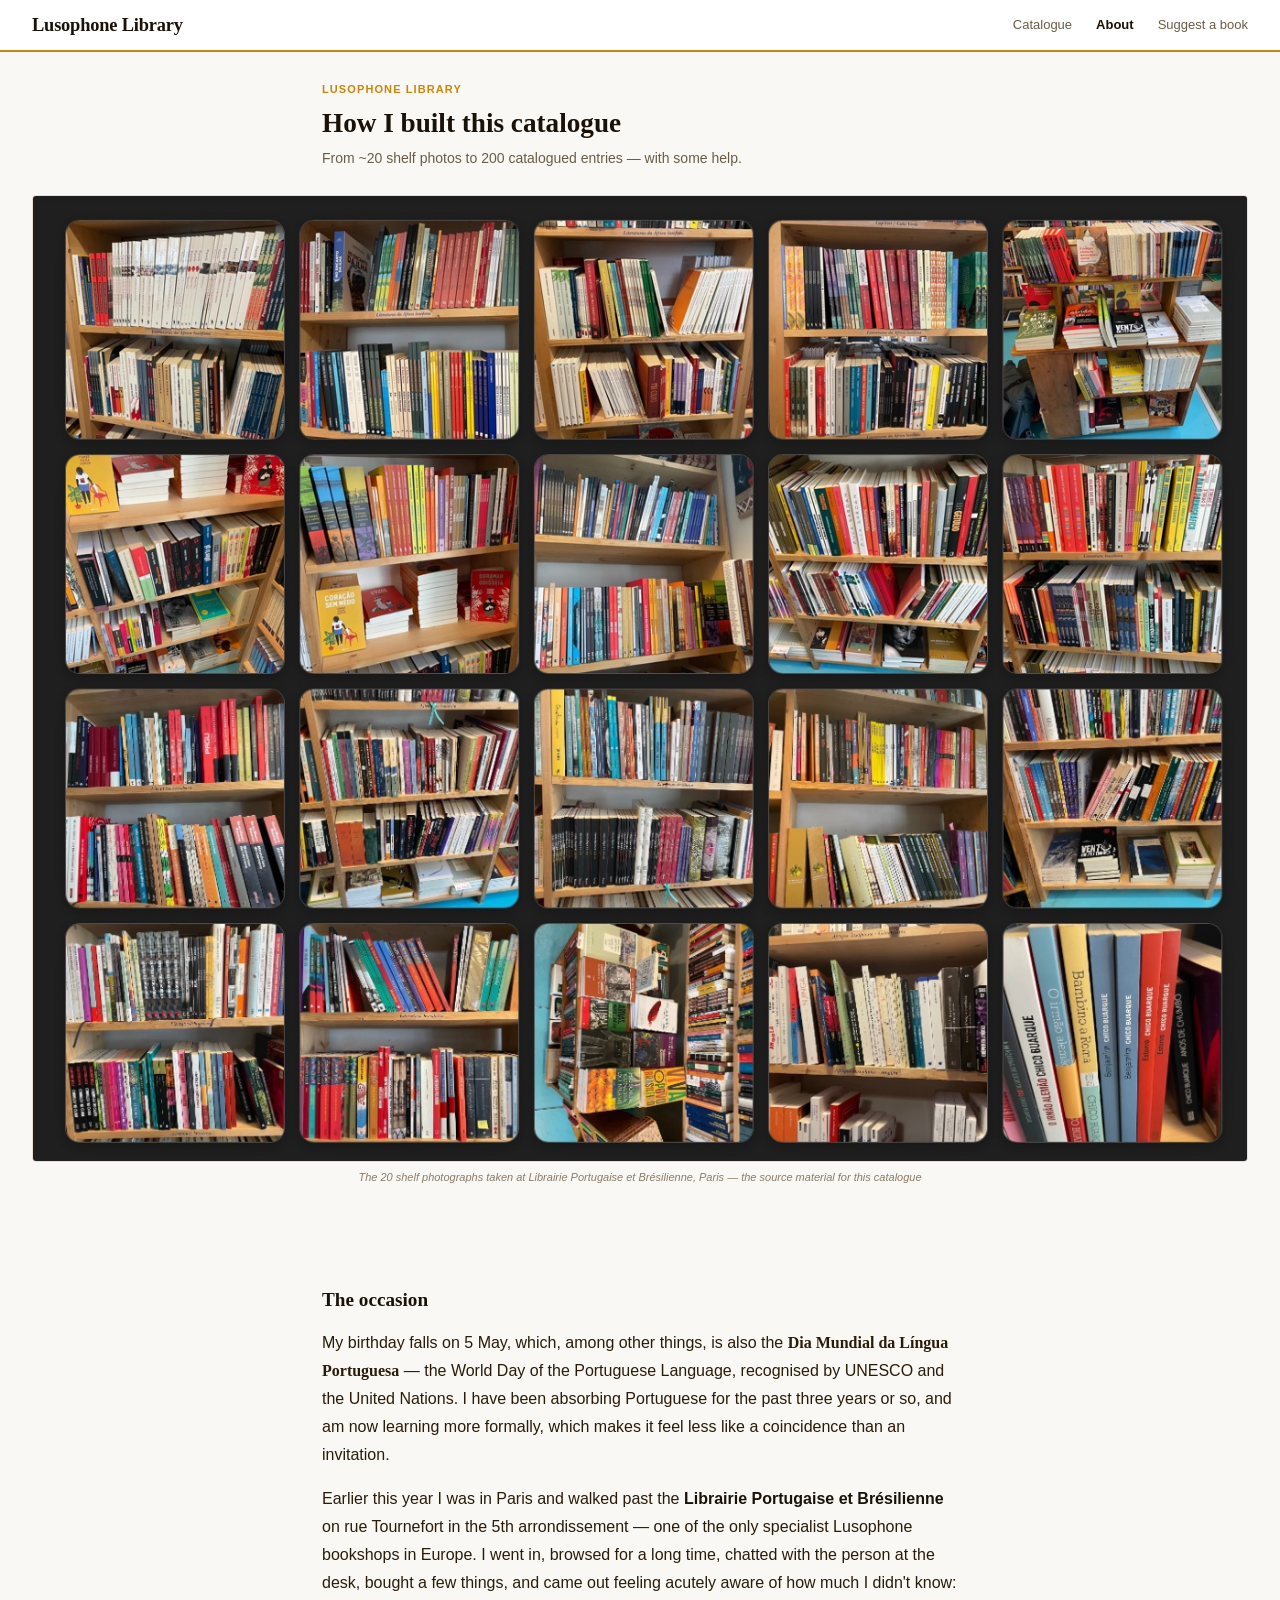
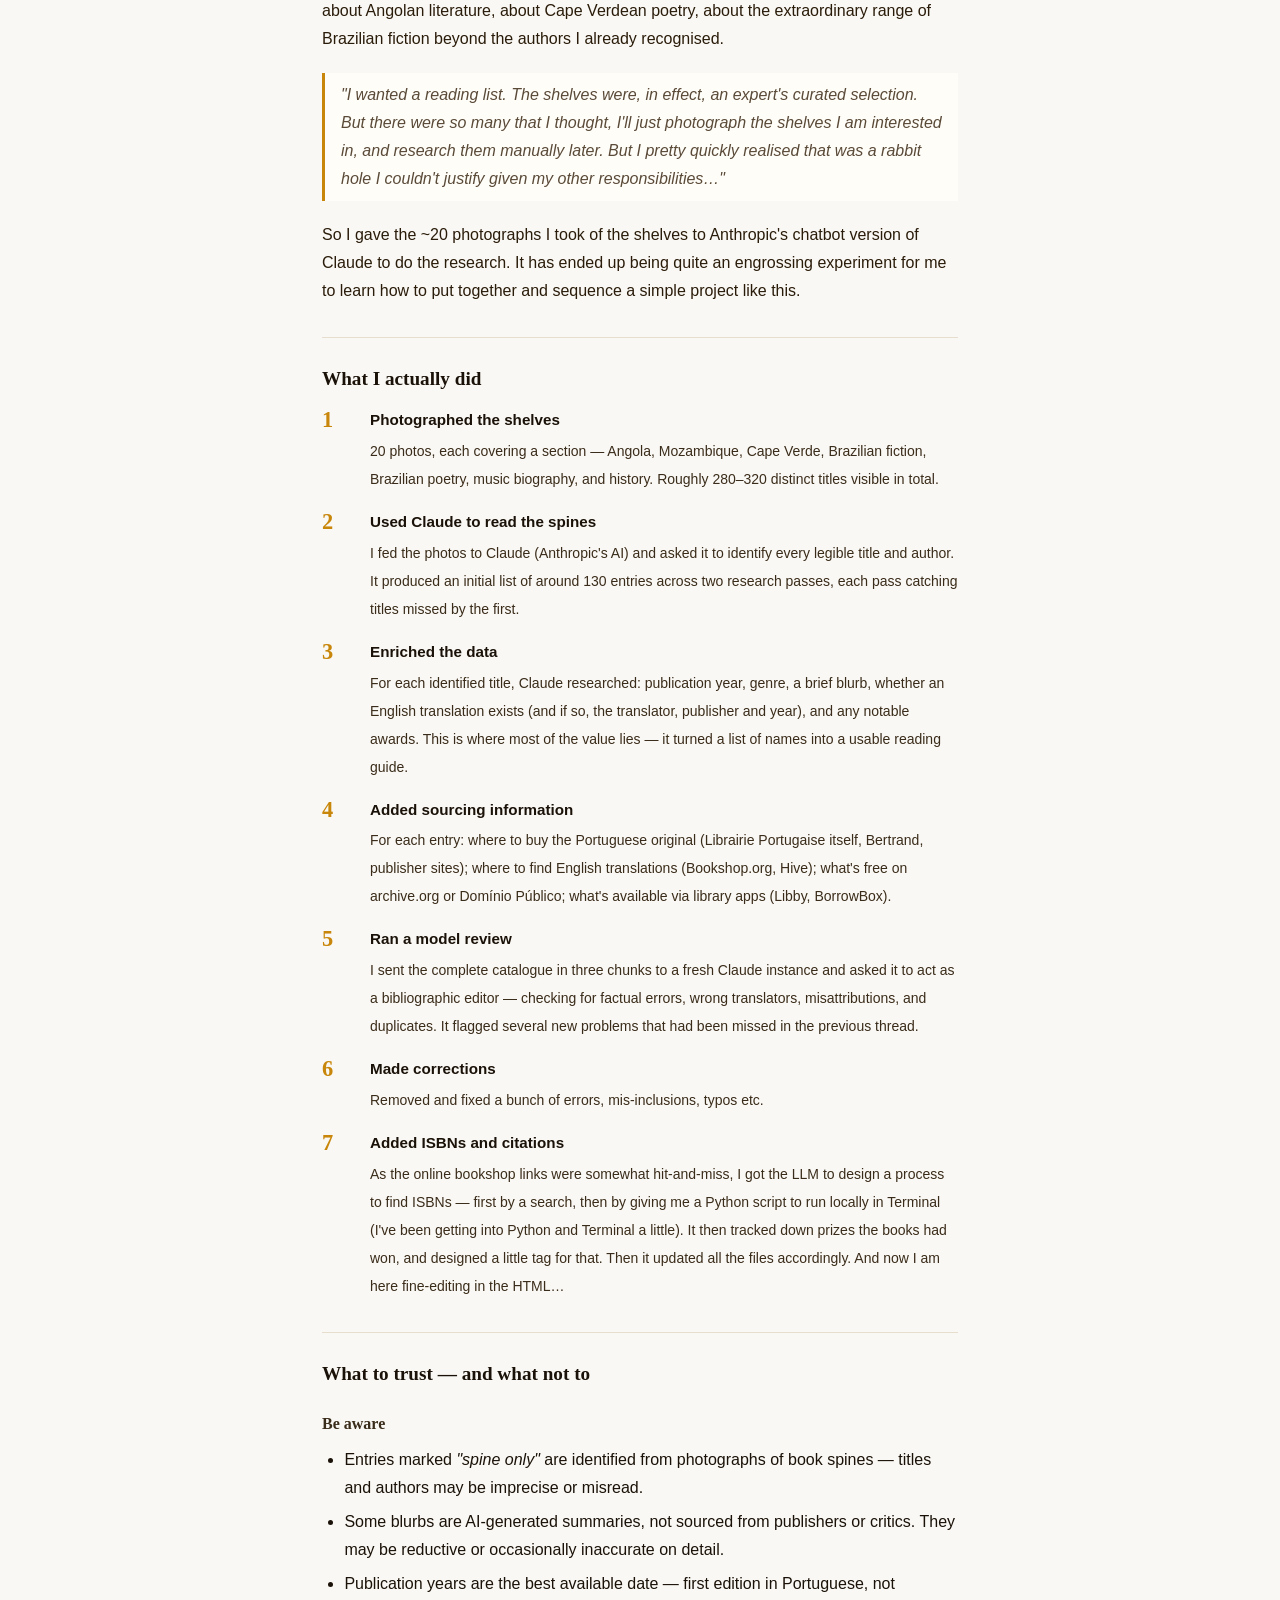
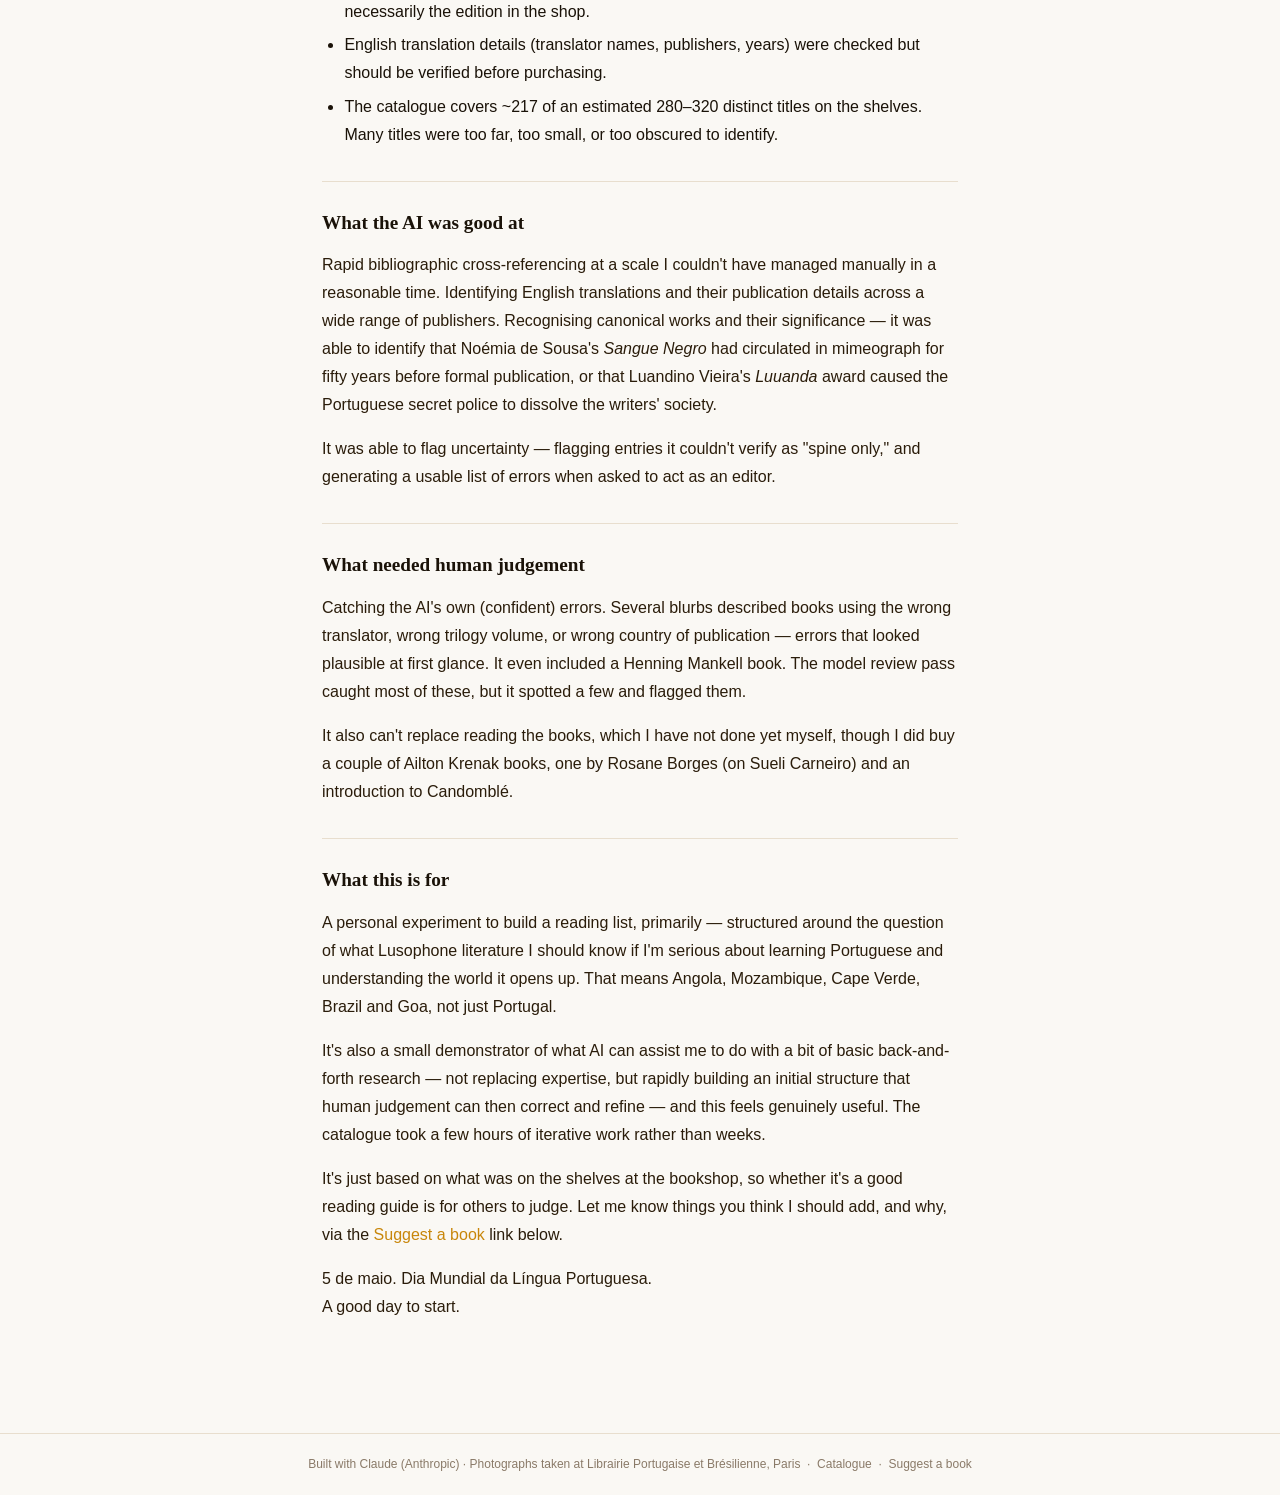
==== about.html @ bbb47eeb "Initial catalogue: 200 entries, shared CSS, data.json, isbn_lookup, README" ====
<!DOCTYPE html>
<html lang="en">
<head>
<meta charset="UTF-8">
<meta name="viewport" content="width=device-width, initial-scale=1.0">
<title>How I built this — Lusophone Library</title>
<link rel="stylesheet" href="shared.css">
<style>
footer{margin-top:3rem;text-align:center}
.date-flag{font-weight:700;font-family:Georgia,serif}
.method-step{display:flex;gap:1rem;align-items:flex-start;margin-bottom:1rem}
.method-step .step-num{font-family:Georgia,serif;font-size:1.4rem;font-weight:700;
  color:#c8860a;flex-shrink:0;width:2rem;line-height:1.2}
.method-step .step-body{flex:1}
.method-step .step-body strong{display:block;font-size:0.95rem;font-weight:700;
  color:#1a1208;margin-bottom:0.2rem}
.method-step .step-body span{font-size:14px;color:#3a2c1a;line-height:1.65}
</style>
</head>
<body>
<header class="site-header">
  <a class="wordmark" href="index.html">Lusophone Library</a>
  <nav>
    <a href="index.html">Catalogue</a>
    <a href="about.html" class="active">About</a>
    <a href="suggest.html">Suggest a book</a>
  </nav>
</header>

<div class="page-title">
  <div class="eyebrow">Lusophone Library</div>
  <h1>How I built this catalogue</h1>
  <p class="sub">From ~20 shelf photos to 200 catalogued entries — with some help.</p>
</div>

<figure class="shelf-photo" style="padding:0 2rem;max-width:none">
  <img src="shelf-grid.png" alt="Grid of 20 photographs of the shelves at Librairie Portugaise et Brésilienne, Paris — the source material for this catalogue">
  <figcaption>The 20 shelf photographs taken at Librairie Portugaise et Brésilienne, Paris — the source material for this catalogue</figcaption>
</figure>

<div class="body">

  <h2 id="start">The occasion</h2>

  <p>My birthday falls on 5 May, which, among other things, is also the <span class="date-flag">Dia Mundial da Língua Portuguesa</span> — the World Day of the Portuguese Language, recognised by UNESCO and the United Nations. I have been absorbing Portuguese for the past three years or so, and am now learning more formally, which makes it feel less like a coincidence than an invitation.</p>

  <p>Earlier this year I was in Paris and walked past the <strong>Librairie Portugaise et Brésilienne</strong> on rue Tournefort in the 5th arrondissement — one of the only specialist Lusophone bookshops in Europe. I went in, browsed for a long time, chatted with the person at the desk, bought a few things, and came out feeling acutely aware of how much I didn't know: about Angolan literature, about Cape Verdean poetry, about the extraordinary range of Brazilian fiction beyond the authors I already recognised.</p>

  <blockquote>"I wanted a reading list. The shelves were, in effect, an expert's curated selection. But there were so many that I thought, I'll just photograph the shelves I am interested in, and research them manually later. But I pretty quickly realised that was a rabbit hole I couldn't justify given my other responsibilities&hellip;"</blockquote>

  <p>So I gave the ~20 photographs I took of the shelves to Anthropic's chatbot version of Claude to do the research. It has ended up being quite an engrossing experiment for me to learn how to put together and sequence a simple project like this.</p>

<h2 id="method">What I actually did</h2>

  <div class="method-step">
    <div class="step-num">1</div>
    <div class="step-body">
      <strong>Photographed the shelves</strong>
      <span>20 photos, each covering a section — Angola, Mozambique, Cape Verde, Brazilian fiction, Brazilian poetry, music biography, and history. Roughly 280–320 distinct titles visible in total.</span>
    </div>
  </div>

  <div class="method-step">
    <div class="step-num">2</div>
    <div class="step-body">
      <strong>Used Claude to read the spines</strong>
      <span>I fed the photos to Claude (Anthropic's AI) and asked it to identify every legible title and author. It produced an initial list of around 130 entries across two research passes, each pass catching titles missed by the first.</span>
    </div>
  </div>

  <div class="method-step">
    <div class="step-num">3</div>
    <div class="step-body">
      <strong>Enriched the data</strong>
      <span>For each identified title, Claude researched: publication year, genre, a brief blurb, whether an English translation exists (and if so, the translator, publisher and year), and any notable awards. This is where most of the value lies — it turned a list of names into a usable reading guide.</span>
    </div>
  </div>

  <div class="method-step">
    <div class="step-num">4</div>
    <div class="step-body">
      <strong>Added sourcing information</strong>
      <span>For each entry: where to buy the Portuguese original (Librairie Portugaise itself, Bertrand, publisher sites); where to find English translations (Bookshop.org, Hive); what's free on archive.org or Domínio Público; what's available via library apps (Libby, BorrowBox).</span>
    </div>
  </div>

  <div class="method-step">
    <div class="step-num">5</div>
    <div class="step-body">
      <strong>Ran a model review</strong>
      <span>I sent the complete catalogue in three chunks to a fresh Claude instance and asked it to act as a bibliographic editor — checking for factual errors, wrong translators, misattributions, and duplicates. It flagged several new problems that had been missed in the previous thread.</span>
    </div>
  </div>

  <div class="method-step">
    <div class="step-num">6</div>
    <div class="step-body">
      <strong>Made corrections</strong>
      <span>Removed and fixed a bunch of errors, mis-inclusions, typos etc.</span>
    </div>
  </div>

  <div class="method-step">
    <div class="step-num">7</div>
    <div class="step-body">
      <strong>Added ISBNs and citations</strong>
      <span>As the online bookshop links were somewhat hit-and-miss, I got the LLM to design a process to find ISBNs — first by a search, then by giving me a Python script to run locally in Terminal (I've been getting into Python and Terminal a little). It then tracked down prizes the books had won, and designed a little tag for that. Then it updated all the files accordingly. And now I am here fine-editing in the HTML&hellip;</span>
    </div>
  </div>

<h2 id="caveats">What to trust — and what not to</h2>

  <div class="caveats">
    <h3>Be aware</h3>
    <ul>
      <li>Entries marked <em>"spine only"</em> are identified from photographs of book spines — titles and authors may be imprecise or misread.</li>
      <li>Some blurbs are AI-generated summaries, not sourced from publishers or critics. They may be reductive or occasionally inaccurate on detail.</li>
      <li>Publication years are the best available date — first edition in Portuguese, not necessarily the edition in the shop.</li>
      <li>English translation details (translator names, publishers, years) were checked but should be verified before purchasing.</li>
      <li>The catalogue covers ~217 of an estimated 280–320 distinct titles on the shelves. Many titles were too far, too small, or too obscured to identify.</li>
          </ul>
  </div>

  <h2>What the AI was good at</h2>

  <p>Rapid bibliographic cross-referencing at a scale I couldn't have managed manually in a reasonable time. Identifying English translations and their publication details across a wide range of publishers. Recognising canonical works and their significance — it was able to identify that Noémia de Sousa's <em>Sangue Negro</em> had circulated in mimeograph for fifty years before formal publication, or that Luandino Vieira's <em>Luuanda</em> award caused the Portuguese secret police to dissolve the writers' society.</p>

  <p>It was able to flag uncertainty — flagging entries it couldn't verify as "spine only," and generating a usable list of errors when asked to act as an editor.</p>

  <h2>What needed human judgement</h2>

  <p>Catching the AI's own (confident) errors. Several blurbs described books using the wrong translator, wrong trilogy volume, or wrong country of publication — errors that looked plausible at first glance. It even included a Henning Mankell book. The model review pass caught most of these, but it spotted a few and flagged them.</p>

  <p>It also can't replace reading the books, which I have not done yet myself, though I did buy a couple of Ailton Krenak books, one by Rosane Borges (on Sueli Carneiro) and an introduction to Candomblé.</p>

  <h2 id="what-next">What this is for</h2>

  <p>A personal experiment to build a reading list, primarily — structured around the question of what Lusophone literature I should know if I'm serious about learning Portuguese and understanding the world it opens up. That means Angola, Mozambique, Cape Verde, Brazil and Goa, not just Portugal.</p>

  <p>It's also a small demonstrator of what AI can assist me to do with a bit of basic back-and-forth research — not replacing expertise, but rapidly building an initial structure that human judgement can then correct and refine — and this feels genuinely useful. The catalogue took a few hours of iterative work rather than weeks.</p>

  <p>It's just based on what was on the shelves at the bookshop, so whether it's a good reading guide is for others to judge. Let me know things you think I should add, and why, via the <a href="suggest.html">Suggest a book</a> link below.</p>

  <p>5 de maio. Dia Mundial da Língua Portuguesa.<br>A good day to start.</p>

</div>

<footer>
  Built with Claude (Anthropic) · Photographs taken at <a href="https://librairie-portugaise.com" target="_blank">Librairie Portugaise et Brésilienne</a>, Paris
  &nbsp;·&nbsp; <a href="index.html">Catalogue</a> &nbsp;·&nbsp; <a href="suggest.html">Suggest a book</a>
</footer>

</body>
</html>
---- shared.css ----
/* ── RESET + BASE ────────────────────────────────────────── */
*,*::before,*::after{box-sizing:border-box;margin:0;padding:0}
body{font-family:-apple-system,BlinkMacSystemFont,"Segoe UI",sans-serif;
  background:#faf8f4;color:#1a1208;font-size:16px;line-height:1.75}

/* ── SITE HEADER ─────────────────────────────────────────── */
.site-header{background:#fff;border-bottom:2px solid #c8860a;
  padding:0 2rem;display:flex;align-items:center;
  justify-content:space-between;height:52px;
  position:sticky;top:0;z-index:100}
.wordmark{font-family:Georgia,serif;font-size:1.15rem;font-weight:700;
  color:#1a1208;text-decoration:none;letter-spacing:-0.01em}
.wordmark:hover{color:#c8860a}
.site-header nav{display:flex;gap:1.5rem;align-items:center}
.site-header nav a{font-size:13px;color:#6a5c48;text-decoration:none}
.site-header nav a:hover{color:#c8860a}
.site-header nav a.active{color:#1a1208;font-weight:600}

/* ── FOOTER ─────────────────────────────────────────────────── */
footer{border-top:1px solid #e8dece;padding:1.25rem 2rem;
  font-size:12px;color:#8a7a68}
footer a{color:#8a7a68;text-decoration:none}
footer a:hover{color:#c8860a}

/* ── PAGE TITLE (about + suggest) ───────────────────────────── */
.page-title{padding:1.75rem 2rem 0;max-width:700px;margin:0 auto}
.page-title .eyebrow{font-size:11px;font-weight:700;letter-spacing:.1em;
  text-transform:uppercase;color:#c8860a;margin-bottom:0.4rem}
.page-title h1{font-family:Georgia,serif;font-size:1.7rem;font-weight:700;
  color:#1a1208;line-height:1.25;margin-bottom:0.4rem}
.page-title .sub{font-size:14px;color:#6a5c48;margin-bottom:0}

/* ── CONTENT BODY (about + suggest) ─────────────────────────── */
.body{max-width:700px;margin:0 auto;padding:2.5rem 2rem 4rem}
h2{font-family:Georgia,serif;font-size:1.2rem;font-weight:700;
  color:#1a1208;margin:2rem 0 0.75rem;padding-top:1.5rem;
  border-top:1px solid #e8dece}
h2:first-child,.body>h2:first-of-type{border-top:none;padding-top:0}
h3{font-family:Georgia,serif;font-size:1rem;font-weight:700;
  color:#3a2c1a;margin:1.25rem 0 0.5rem}
p{margin-bottom:1rem;color:#2a1c0a}
p:last-child{margin-bottom:0}
strong{font-weight:700;color:#1a1208}
em{font-style:italic}
blockquote{border-left:3px solid #c8860a;padding:0.5rem 1rem;
  margin:1.25rem 0;color:#5a4a38;font-style:italic;background:#fffdf8}
ol,ul{margin:0.5rem 0 1rem 1.4rem}
li{margin-bottom:0.35rem}
a{color:#c8860a;text-decoration:none}
a:hover{text-decoration:underline}

/* ── PHOTO SECTION (about + suggest) ────────────────────────── */
.shelf-photo{width:100%;max-width:900px;margin:1.5rem auto;
  display:block;padding:0 0}
.shelf-photo img{width:100%;display:block;border-radius:4px;
  border:1px solid #e8dece}
.shelf-photo figcaption{font-size:11px;color:#8a7a68;
  padding:0.4rem 0 0;text-align:center;font-style:italic}

/* ── MOBILE ───────────────────────────────────────────────── */
@media(max-width:600px){
  .site-header{padding:0 1rem;height:48px}
  .site-header nav{gap:1rem}
  .body{padding:2rem 1.25rem 3rem}
  .page-title{padding:1.25rem 1.25rem 0}
}
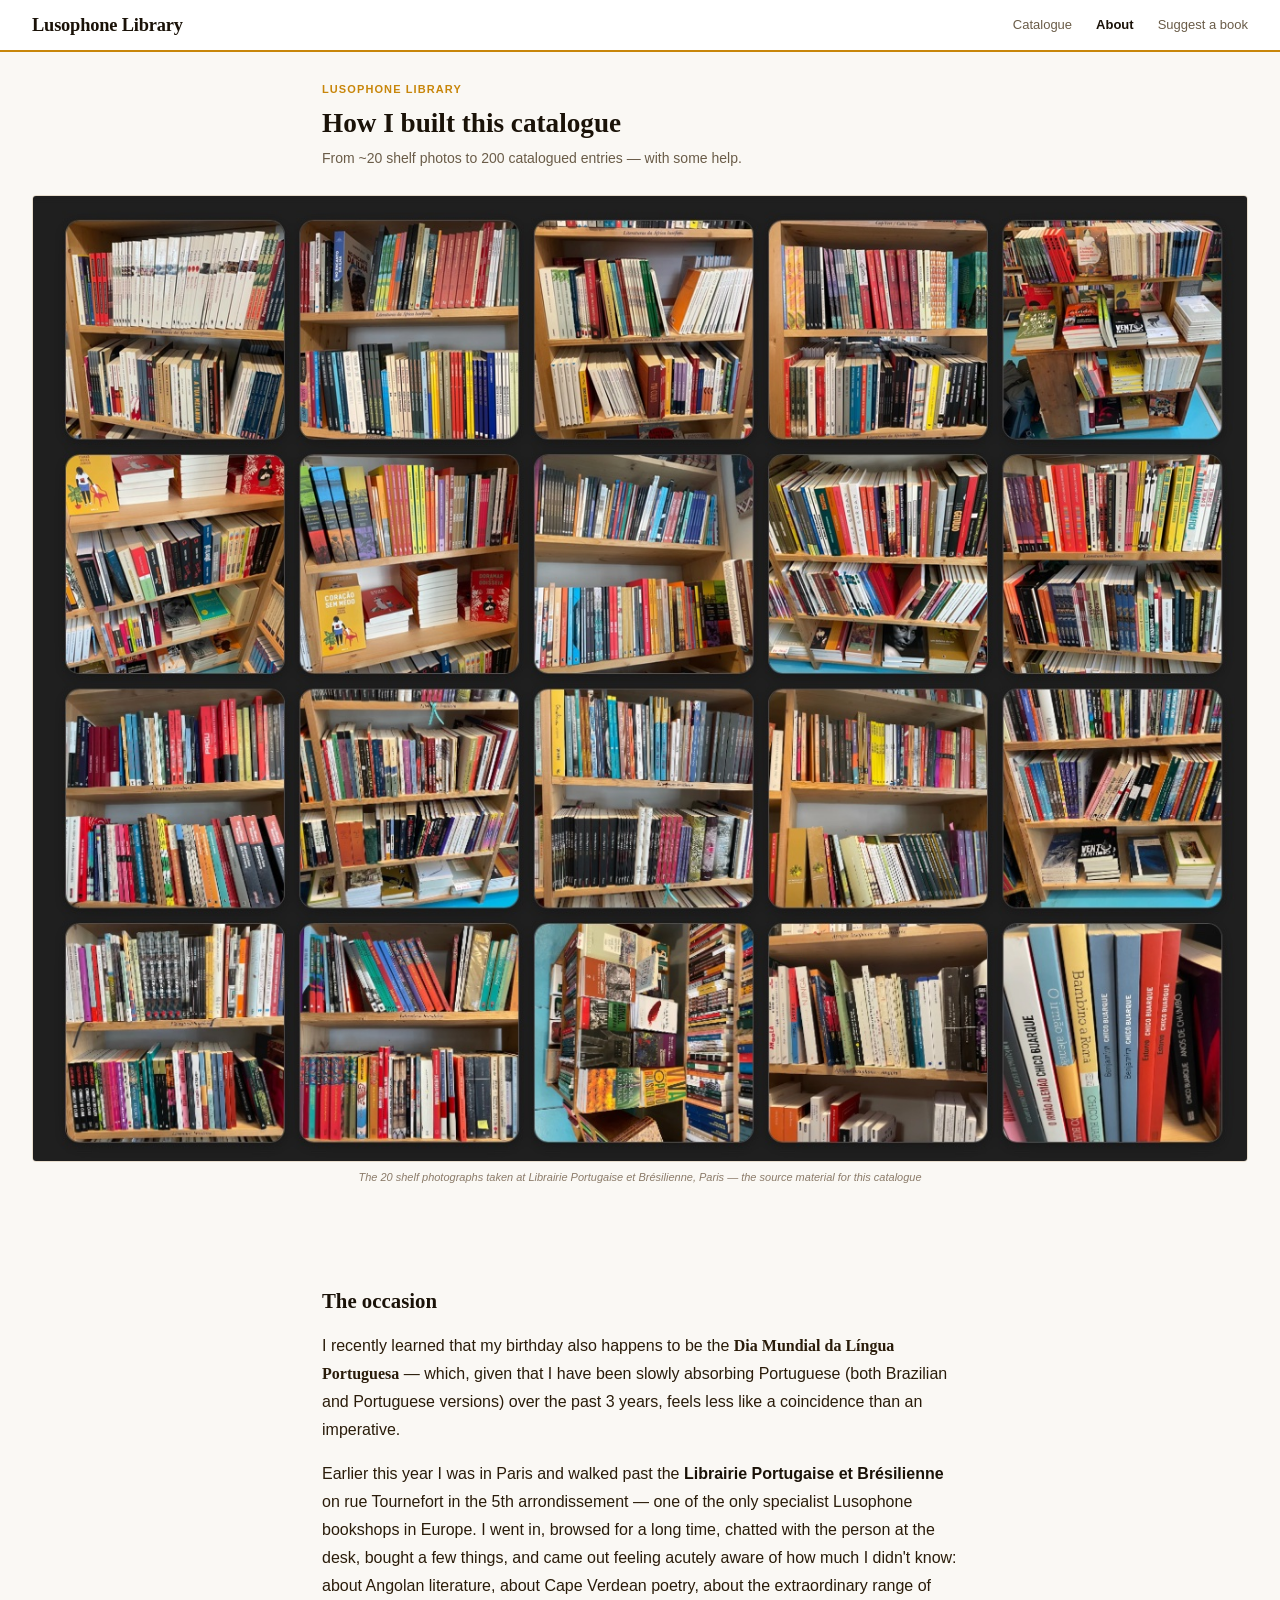
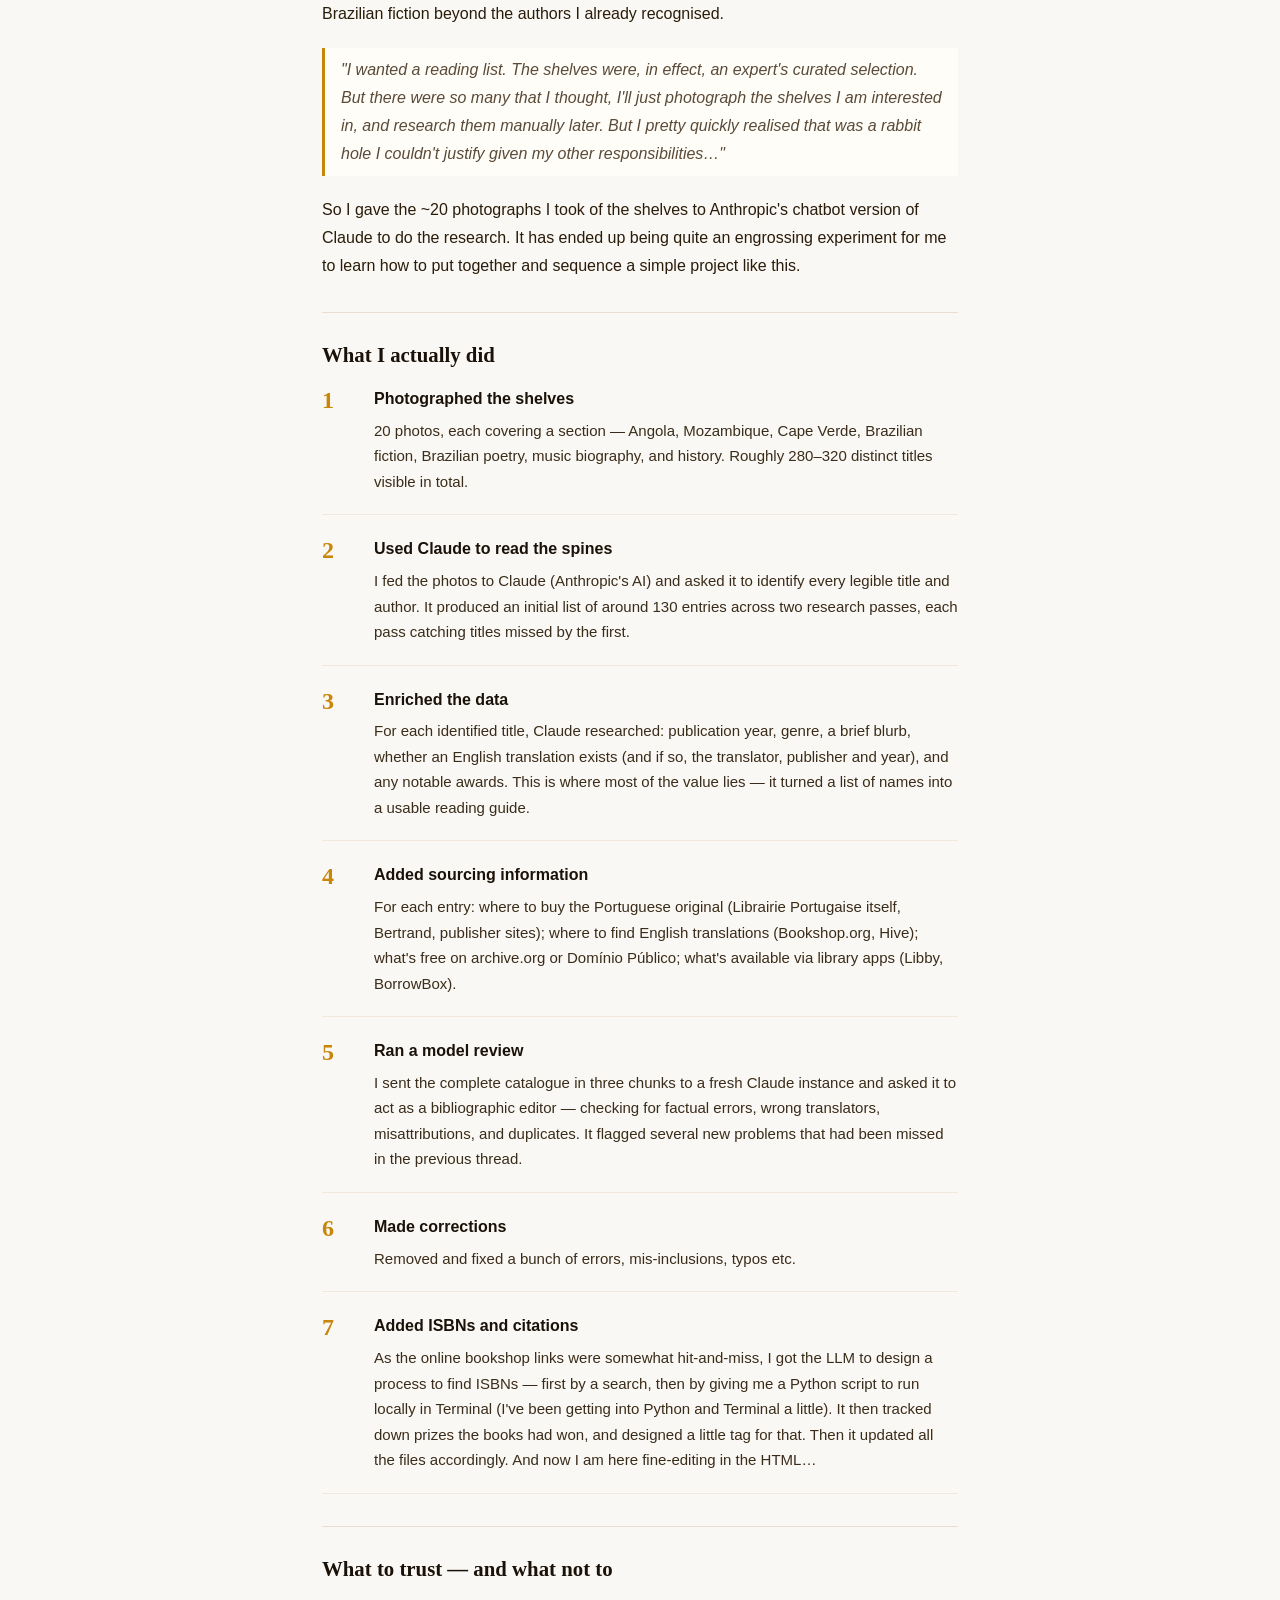
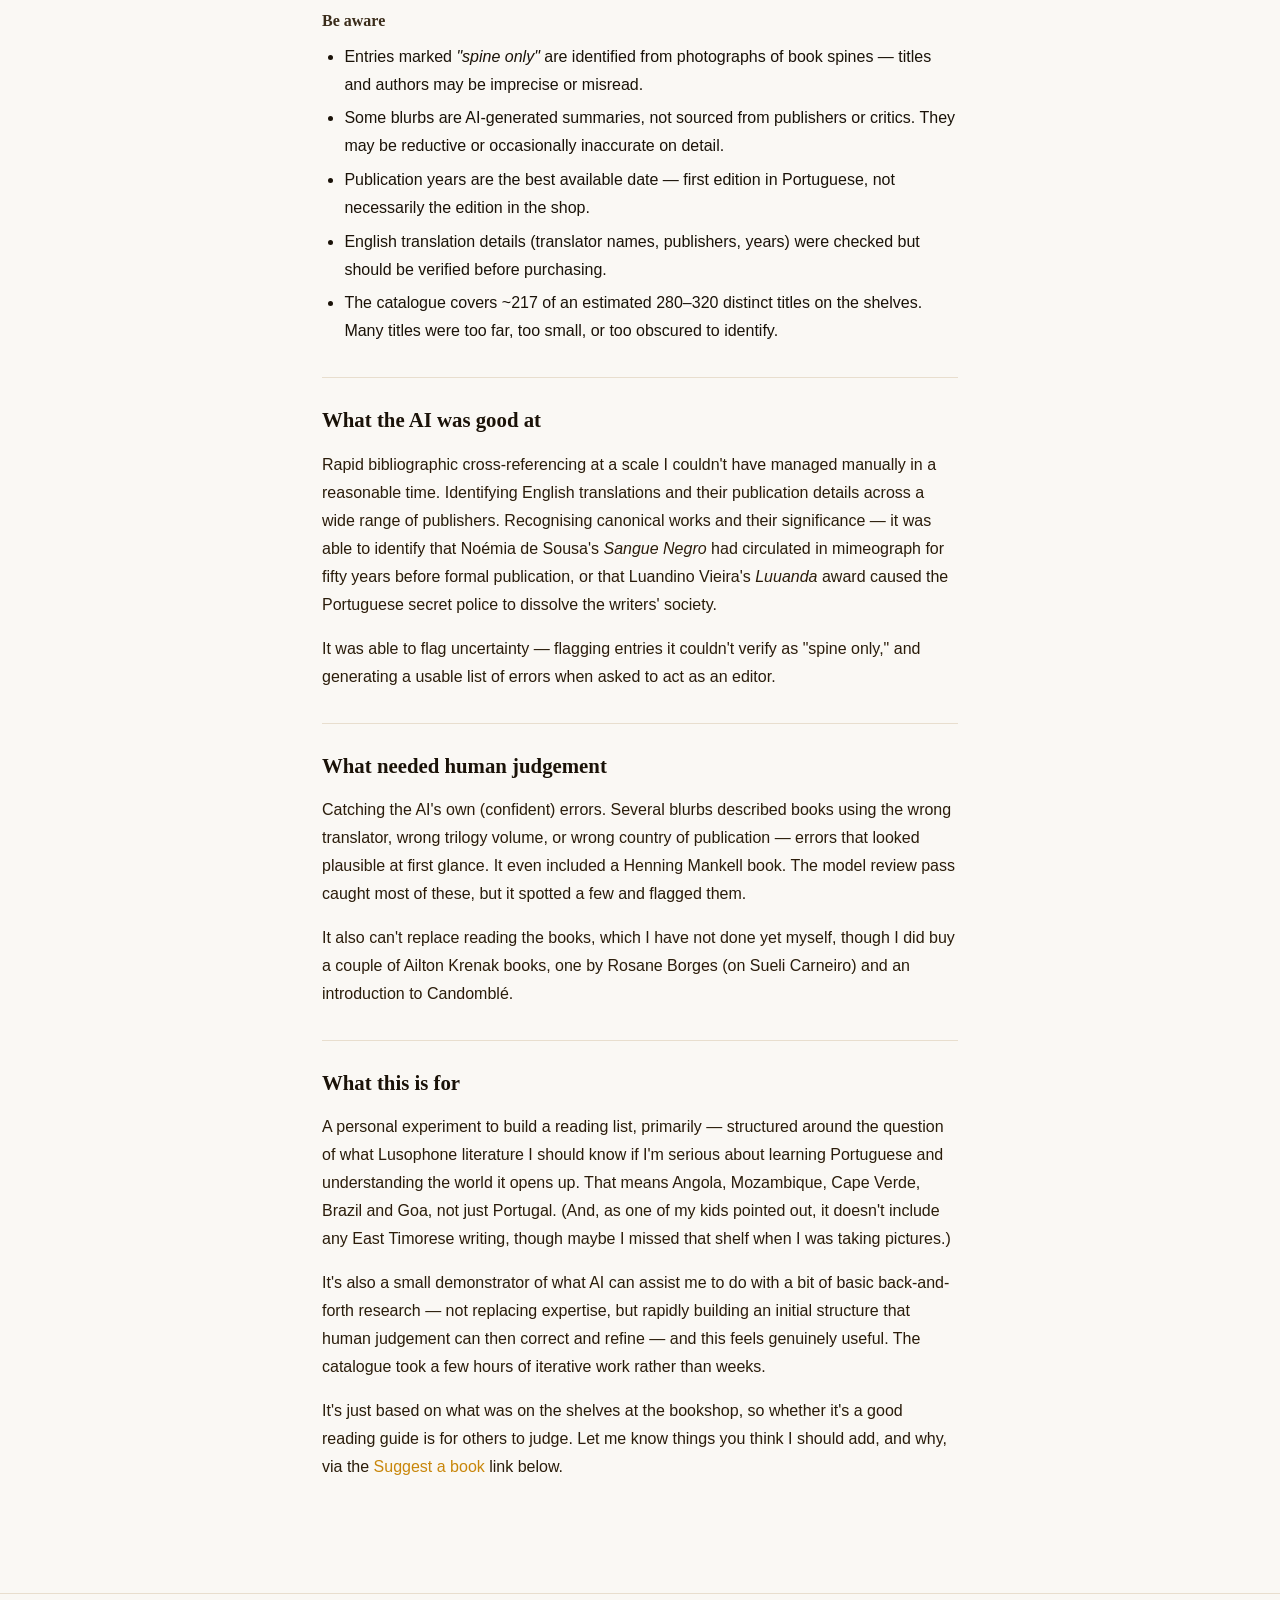
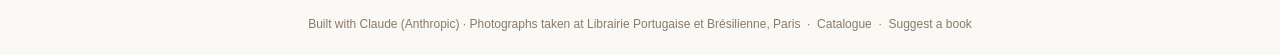
==== commit 05465ced: "Design pass: section headers, control bar hierarchy, collapsible legend, button polish, typography" ====
--- a/about.html
+++ b/about.html
@@ -8,13 +8,20 @@
 <style>
 footer{margin-top:3rem;text-align:center}
 .date-flag{font-weight:700;font-family:Georgia,serif}
-.method-step{display:flex;gap:1rem;align-items:flex-start;margin-bottom:1rem}
-.method-step .step-num{font-family:Georgia,serif;font-size:1.4rem;font-weight:700;
-  color:#c8860a;flex-shrink:0;width:2rem;line-height:1.2}
+
+/* ── Methodology steps ───────────────────────────────────── */
+.method-step{display:flex;gap:1.25rem;align-items:flex-start;
+  margin-bottom:1.25rem;padding-bottom:1.25rem;
+  border-bottom:1px solid #f0e8dc}
+.method-step:last-of-type{border-bottom:none;margin-bottom:0;padding-bottom:0}
+.method-step .step-num{font-family:Georgia,serif;font-size:1.5rem;
+  font-weight:700;color:#c8860a;flex-shrink:0;width:2rem;
+  line-height:1.2;padding-top:1px}
 .method-step .step-body{flex:1}
-.method-step .step-body strong{display:block;font-size:0.95rem;font-weight:700;
-  color:#1a1208;margin-bottom:0.2rem}
-.method-step .step-body span{font-size:14px;color:#3a2c1a;line-height:1.65}
+.method-step .step-body strong{display:block;font-size:1rem;
+  font-weight:700;color:#1a1208;margin-bottom:0.3rem}
+.method-step .step-body span{font-size:15px;color:#3a2c1a;
+  line-height:1.7;display:block}
 </style>
 </head>
 <body>
@@ -42,7 +49,7 @@
 
   <h2 id="start">The occasion</h2>
 
-  <p>My birthday falls on 5 May, which, among other things, is also the <span class="date-flag">Dia Mundial da Língua Portuguesa</span> — the World Day of the Portuguese Language, recognised by UNESCO and the United Nations. I have been absorbing Portuguese for the past three years or so, and am now learning more formally, which makes it feel less like a coincidence than an invitation.</p>
+  <p>I recently learned that my birthday also happens to be the <span class="date-flag">Dia Mundial da Língua Portuguesa</span> — which, given that I have been slowly absorbing Portuguese (both Brazilian and Portuguese versions) over the past 3 years, feels less like a coincidence than an imperative.</p>
 
   <p>Earlier this year I was in Paris and walked past the <strong>Librairie Portugaise et Brésilienne</strong> on rue Tournefort in the 5th arrondissement — one of the only specialist Lusophone bookshops in Europe. I went in, browsed for a long time, chatted with the person at the desk, bought a few things, and came out feeling acutely aware of how much I didn't know: about Angolan literature, about Cape Verdean poetry, about the extraordinary range of Brazilian fiction beyond the authors I already recognised.</p>
 
@@ -50,7 +57,7 @@
 
   <p>So I gave the ~20 photographs I took of the shelves to Anthropic's chatbot version of Claude to do the research. It has ended up being quite an engrossing experiment for me to learn how to put together and sequence a simple project like this.</p>
 
-<h2 id="method">What I actually did</h2>
+  <h2 id="method">What I actually did</h2>
 
   <div class="method-step">
     <div class="step-num">1</div>
@@ -108,7 +115,7 @@
     </div>
   </div>
 
-<h2 id="caveats">What to trust — and what not to</h2>
+  <h2 id="caveats">What to trust — and what not to</h2>
 
   <div class="caveats">
     <h3>Be aware</h3>
@@ -118,7 +125,7 @@
       <li>Publication years are the best available date — first edition in Portuguese, not necessarily the edition in the shop.</li>
       <li>English translation details (translator names, publishers, years) were checked but should be verified before purchasing.</li>
       <li>The catalogue covers ~217 of an estimated 280–320 distinct titles on the shelves. Many titles were too far, too small, or too obscured to identify.</li>
-          </ul>
+    </ul>
   </div>
 
   <h2>What the AI was good at</h2>
@@ -135,13 +142,12 @@
 
   <h2 id="what-next">What this is for</h2>
 
-  <p>A personal experiment to build a reading list, primarily — structured around the question of what Lusophone literature I should know if I'm serious about learning Portuguese and understanding the world it opens up. That means Angola, Mozambique, Cape Verde, Brazil and Goa, not just Portugal.</p>
+  <p>A personal experiment to build a reading list, primarily — structured around the question of what Lusophone literature I should know if I'm serious about learning Portuguese and understanding the world it opens up. That means Angola, Mozambique, Cape Verde, Brazil and Goa, not just Portugal. (And, as one of my kids pointed out, it doesn't include any East Timorese writing, though maybe I missed that shelf when I was taking pictures.)</p>
 
   <p>It's also a small demonstrator of what AI can assist me to do with a bit of basic back-and-forth research — not replacing expertise, but rapidly building an initial structure that human judgement can then correct and refine — and this feels genuinely useful. The catalogue took a few hours of iterative work rather than weeks.</p>
 
   <p>It's just based on what was on the shelves at the bookshop, so whether it's a good reading guide is for others to judge. Let me know things you think I should add, and why, via the <a href="suggest.html">Suggest a book</a> link below.</p>
 
-  <p>5 de maio. Dia Mundial da Língua Portuguesa.<br>A good day to start.</p>
 
 </div>
 
--- a/shared.css
+++ b/shared.css
@@ -32,7 +32,7 @@
 
 /* ── CONTENT BODY (about + suggest) ─────────────────────────── */
 .body{max-width:700px;margin:0 auto;padding:2.5rem 2rem 4rem}
-h2{font-family:Georgia,serif;font-size:1.2rem;font-weight:700;
+h2{font-family:Georgia,serif;font-size:1.3rem;font-weight:700;
   color:#1a1208;margin:2rem 0 0.75rem;padding-top:1.5rem;
   border-top:1px solid #e8dece}
 h2:first-child,.body>h2:first-of-type{border-top:none;padding-top:0}
@@ -49,9 +49,9 @@
 a{color:#c8860a;text-decoration:none}
 a:hover{text-decoration:underline}
 
-/* ── PHOTO SECTION (about + suggest) ────────────────────────── */
+/* ── PHOTO SECTION (about) ───────────────────────────────────── */
 .shelf-photo{width:100%;max-width:900px;margin:1.5rem auto;
-  display:block;padding:0 0}
+  display:block;padding:0}
 .shelf-photo img{width:100%;display:block;border-radius:4px;
   border:1px solid #e8dece}
 .shelf-photo figcaption{font-size:11px;color:#8a7a68;
@@ -64,3 +64,9 @@
   .body{padding:2rem 1.25rem 3rem}
   .page-title{padding:1.25rem 1.25rem 0}
 }
+/* Prevent nav overflow on very narrow screens */
+@media(max-width:440px){
+  .wordmark{font-size:1rem}
+  .site-header nav{gap:0.6rem}
+  .site-header nav a{font-size:11.5px}
+}
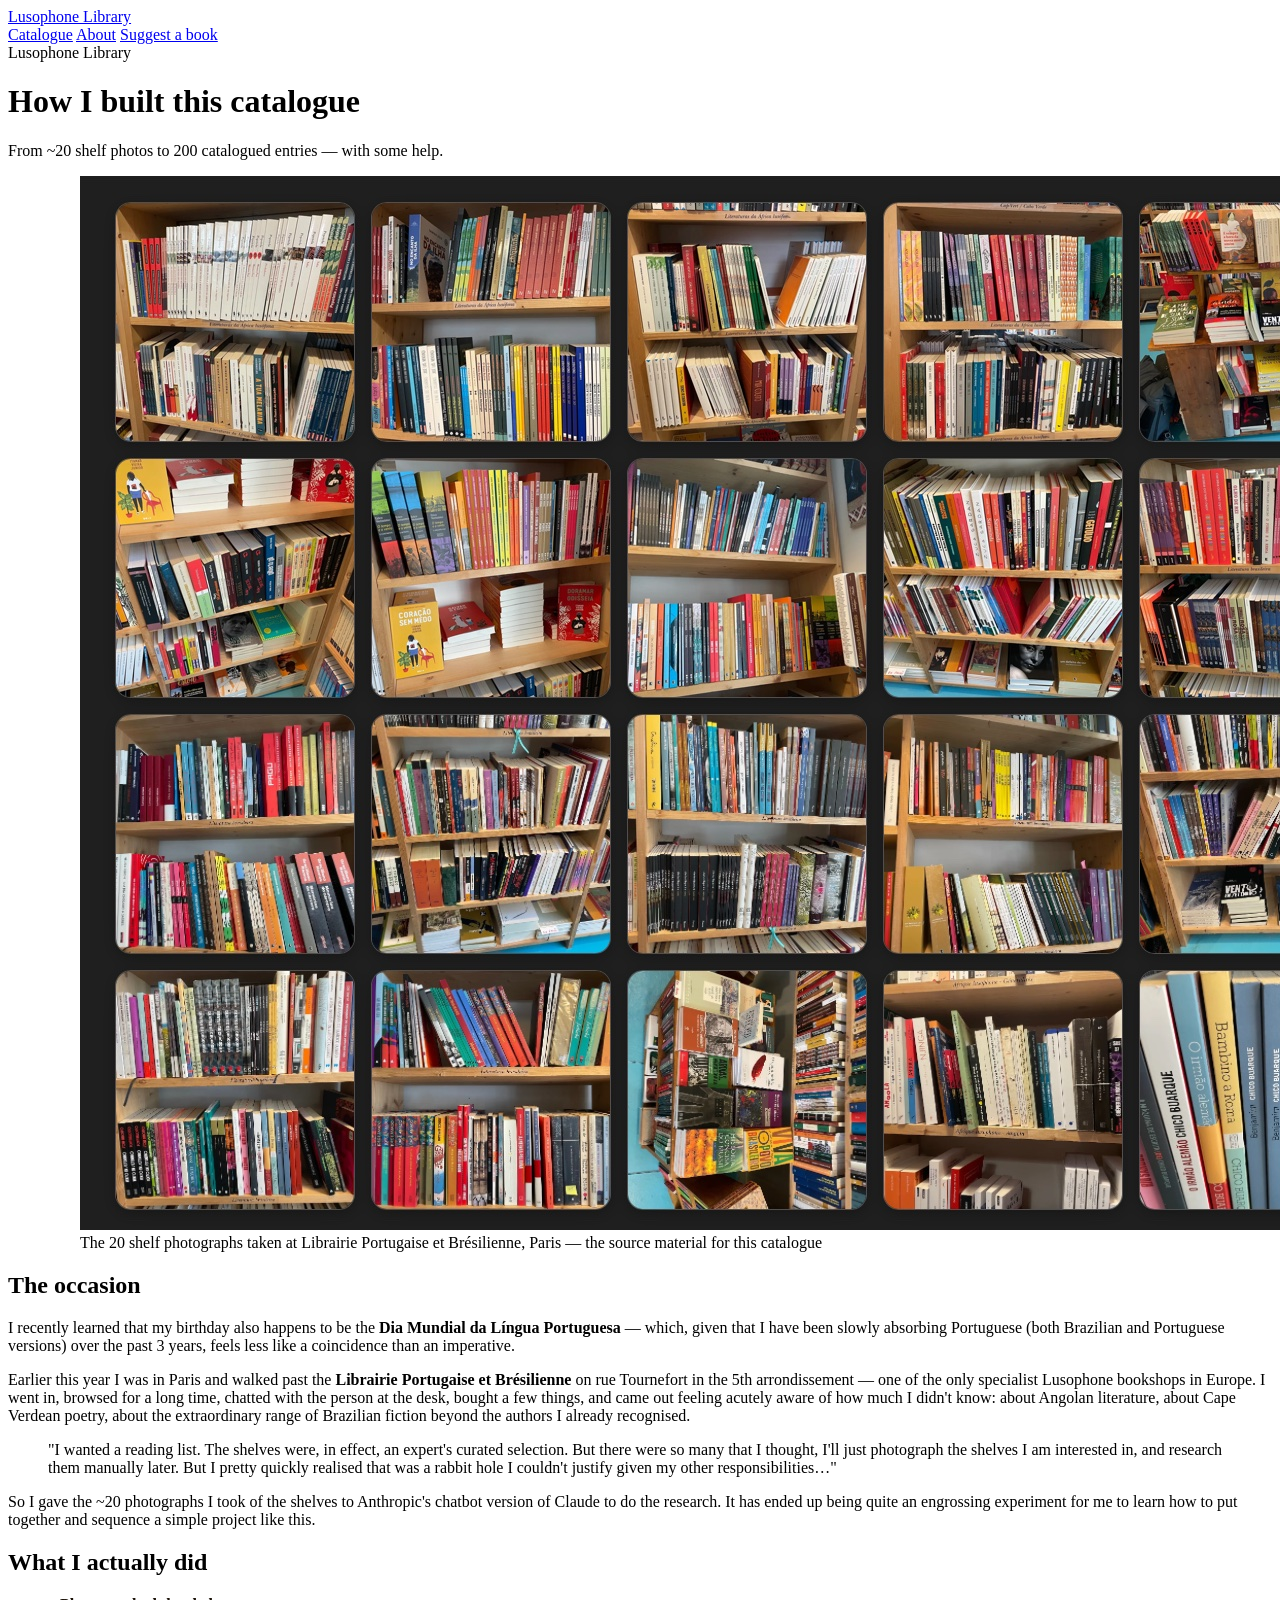
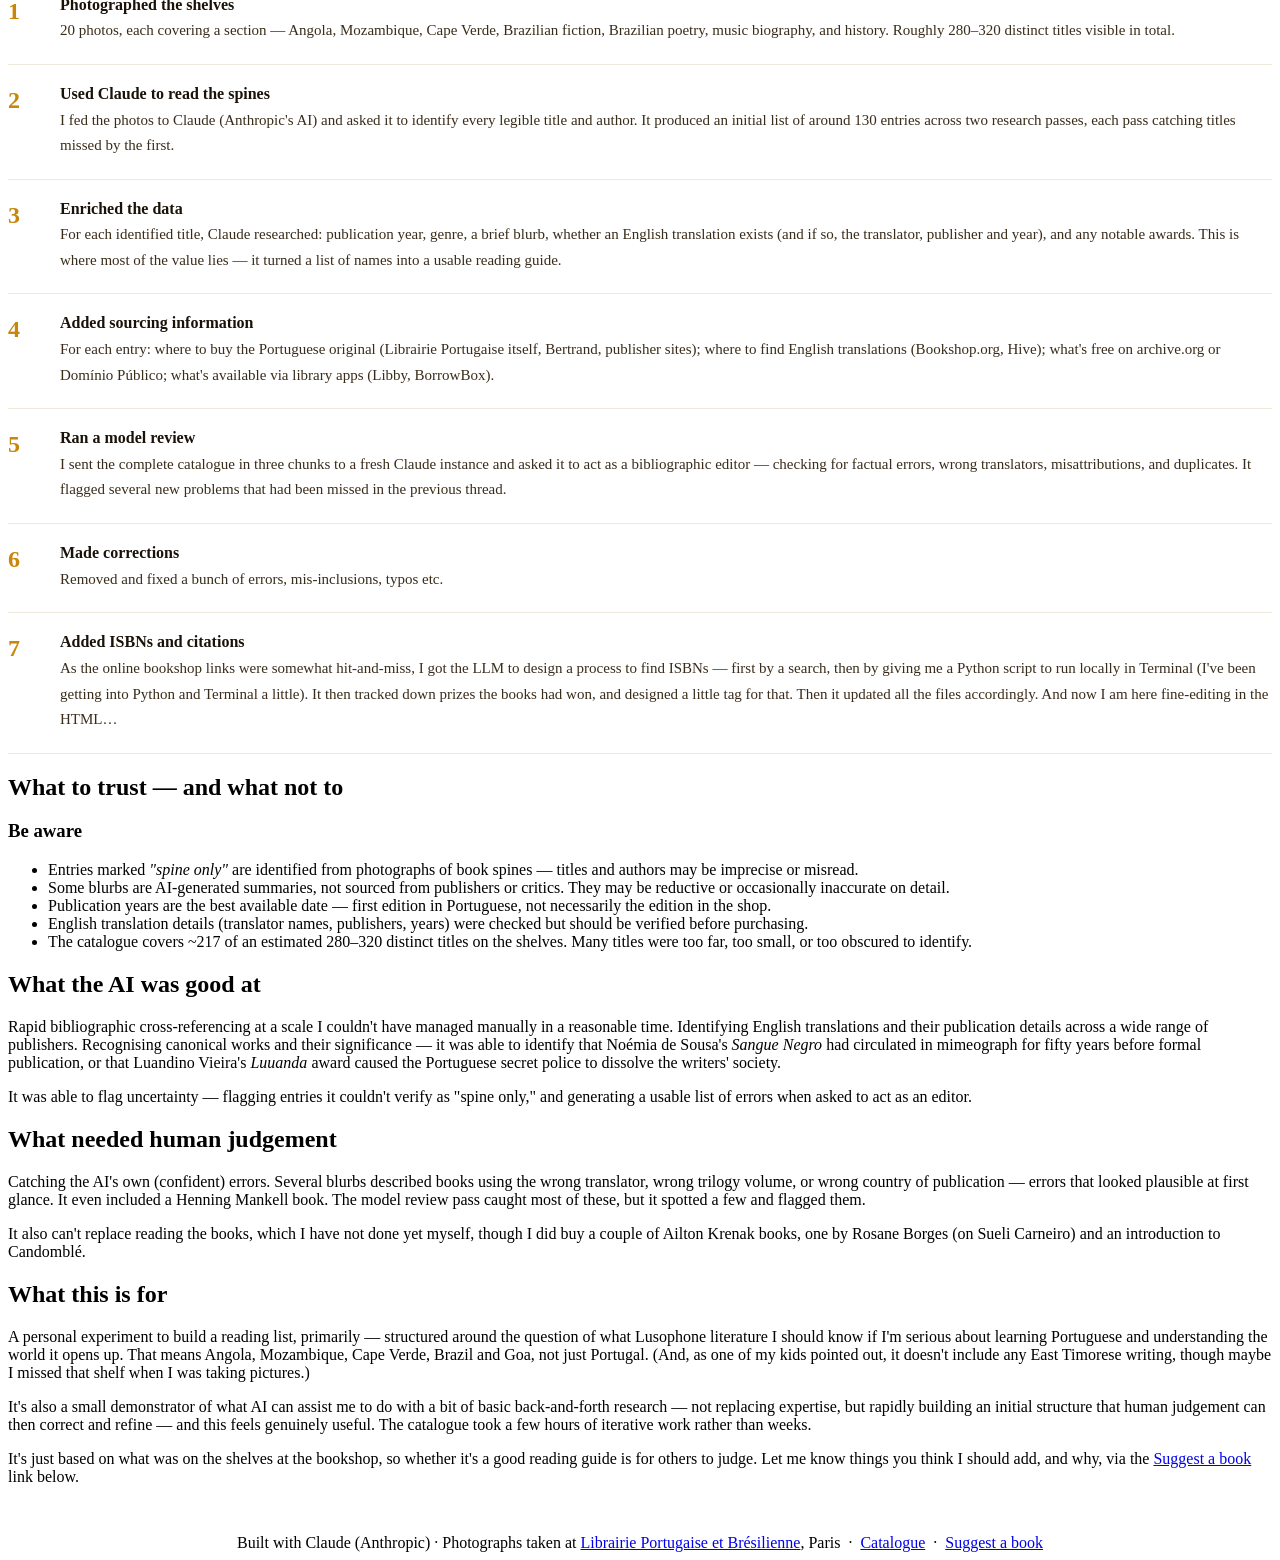
==== commit eb4c1261: "Security: XSS sanitisation, rel=noopener, HTTPS, CSP - Add escHtml() to sanitise all data fields int" ====
--- a/about.html
+++ b/about.html
@@ -3,6 +3,7 @@
 <head>
 <meta charset="UTF-8">
 <meta name="viewport" content="width=device-width, initial-scale=1.0">
+<meta http-equiv="Content-Security-Policy" content="default-src 'self'; script-src 'unsafe-inline'; style-src 'unsafe-inline'; img-src 'self' data:; connect-src 'self'; frame-ancestors 'none'">
 <title>How I built this — Lusophone Library</title>
 <link rel="stylesheet" href="shared.css">
 <style>
@@ -152,7 +153,7 @@
 </div>
 
 <footer>
-  Built with Claude (Anthropic) · Photographs taken at <a href="https://librairie-portugaise.com" target="_blank">Librairie Portugaise et Brésilienne</a>, Paris
+  Built with Claude (Anthropic) · Photographs taken at <a href="https://librairie-portugaise.com" target="_blank" rel="noopener noreferrer">Librairie Portugaise et Brésilienne</a>, Paris
   &nbsp;·&nbsp; <a href="index.html">Catalogue</a> &nbsp;·&nbsp; <a href="suggest.html">Suggest a book</a>
 </footer>
 
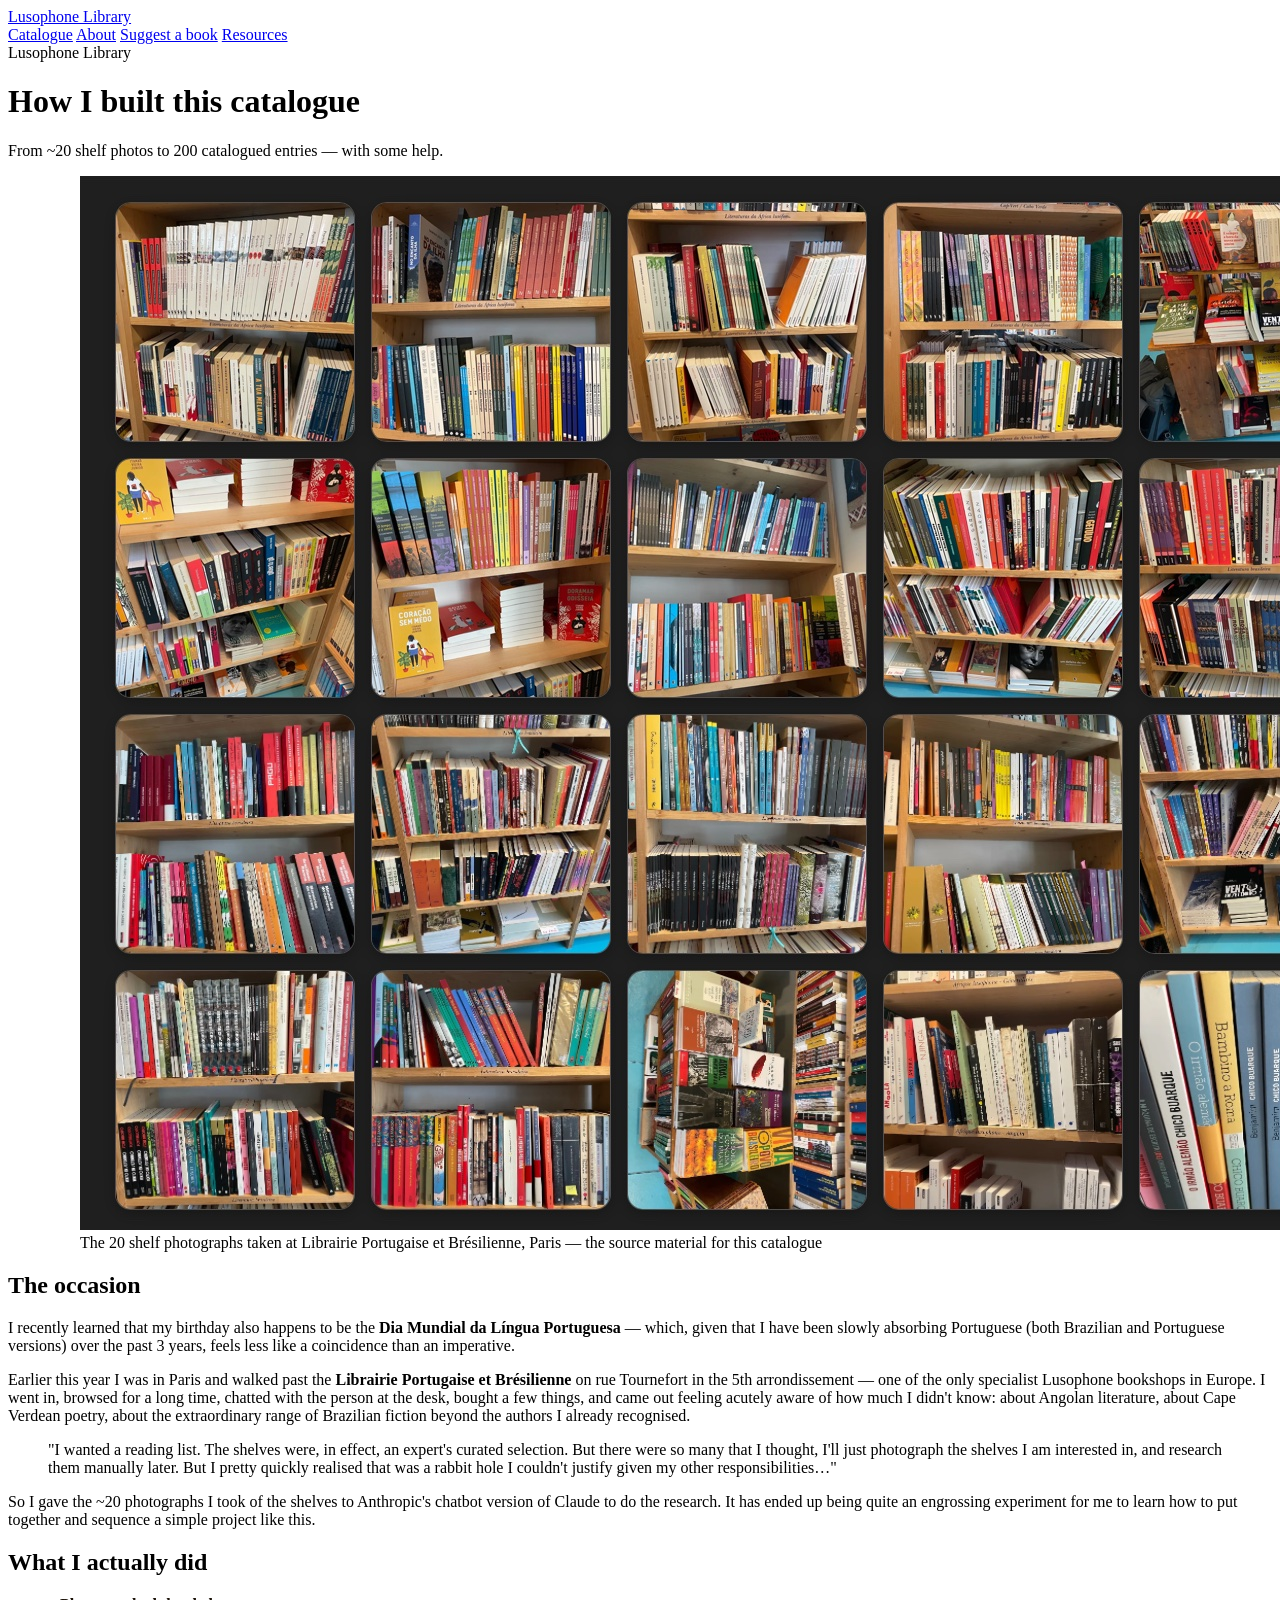
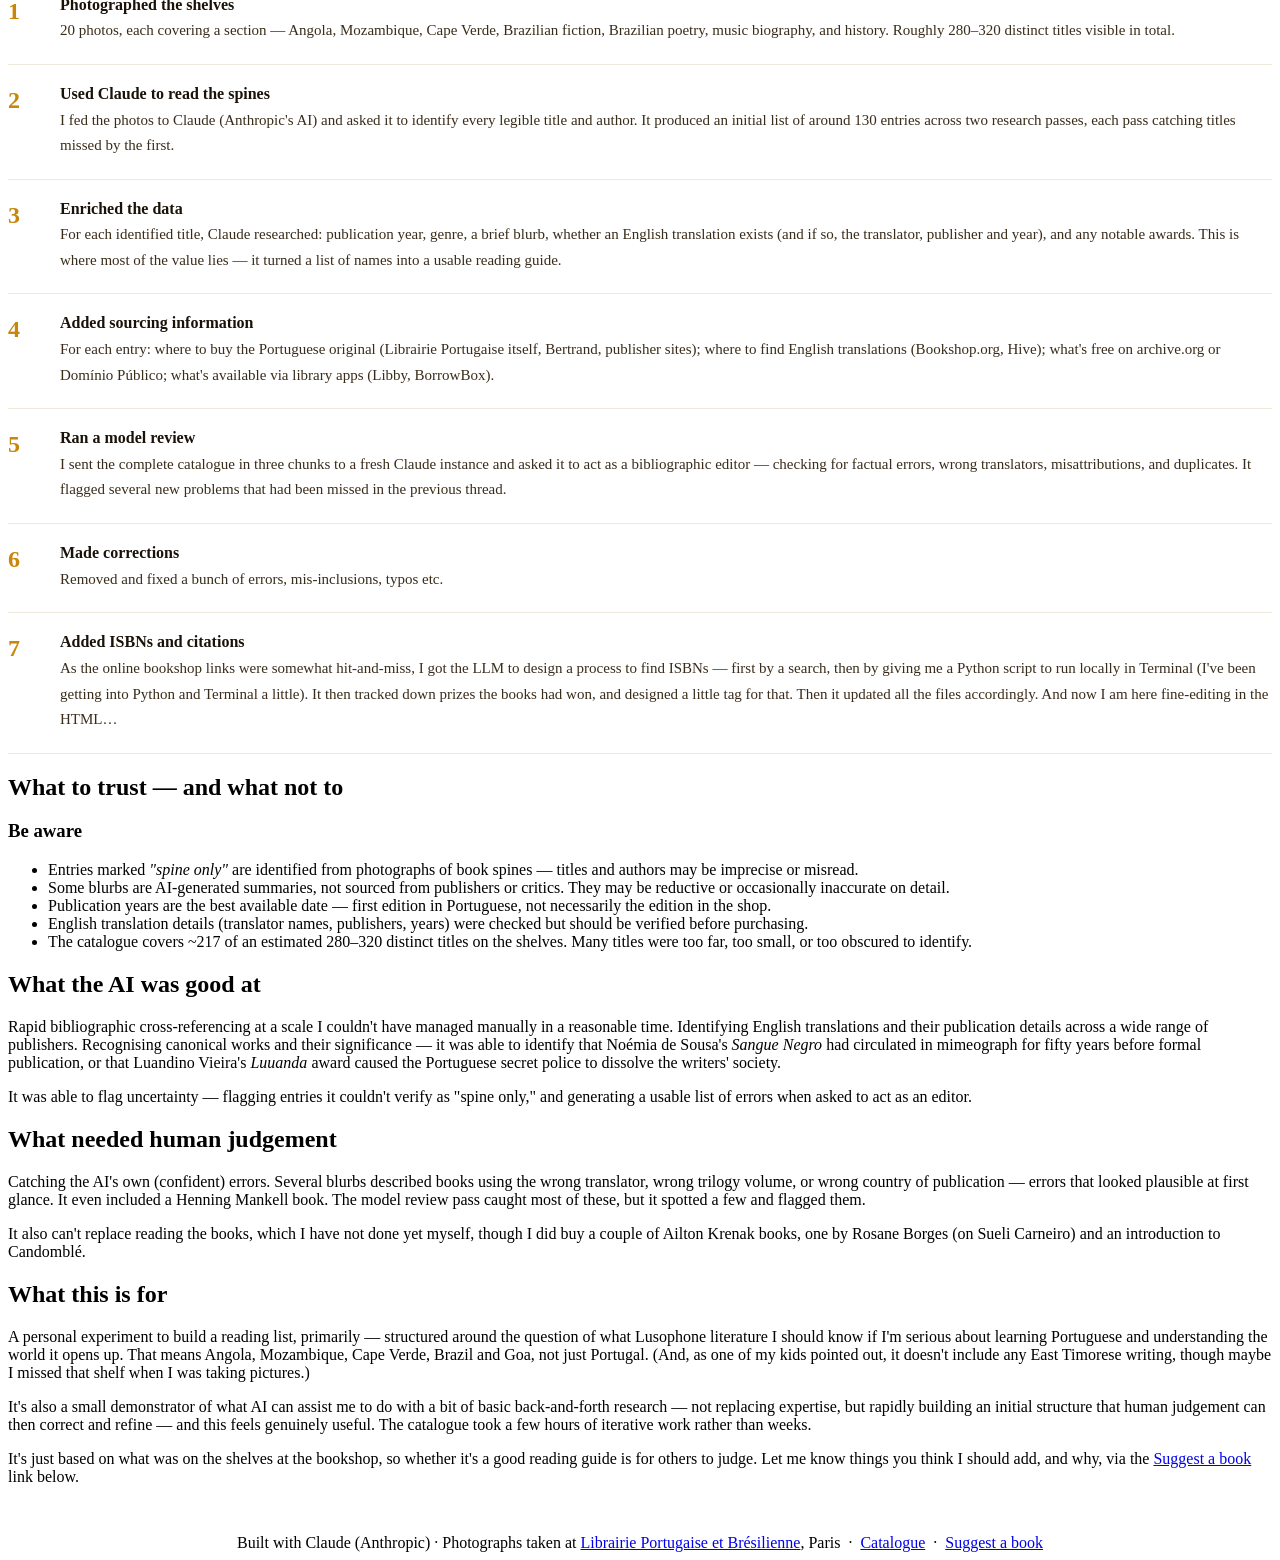
==== commit 61697cad: "Add Resources page with reading lists and guides; update nav" ====
--- a/about.html
+++ b/about.html
@@ -32,6 +32,7 @@
     <a href="index.html">Catalogue</a>
     <a href="about.html" class="active">About</a>
     <a href="suggest.html">Suggest a book</a>
+    <a href="resources.html">Resources</a>
   </nav>
 </header>
 
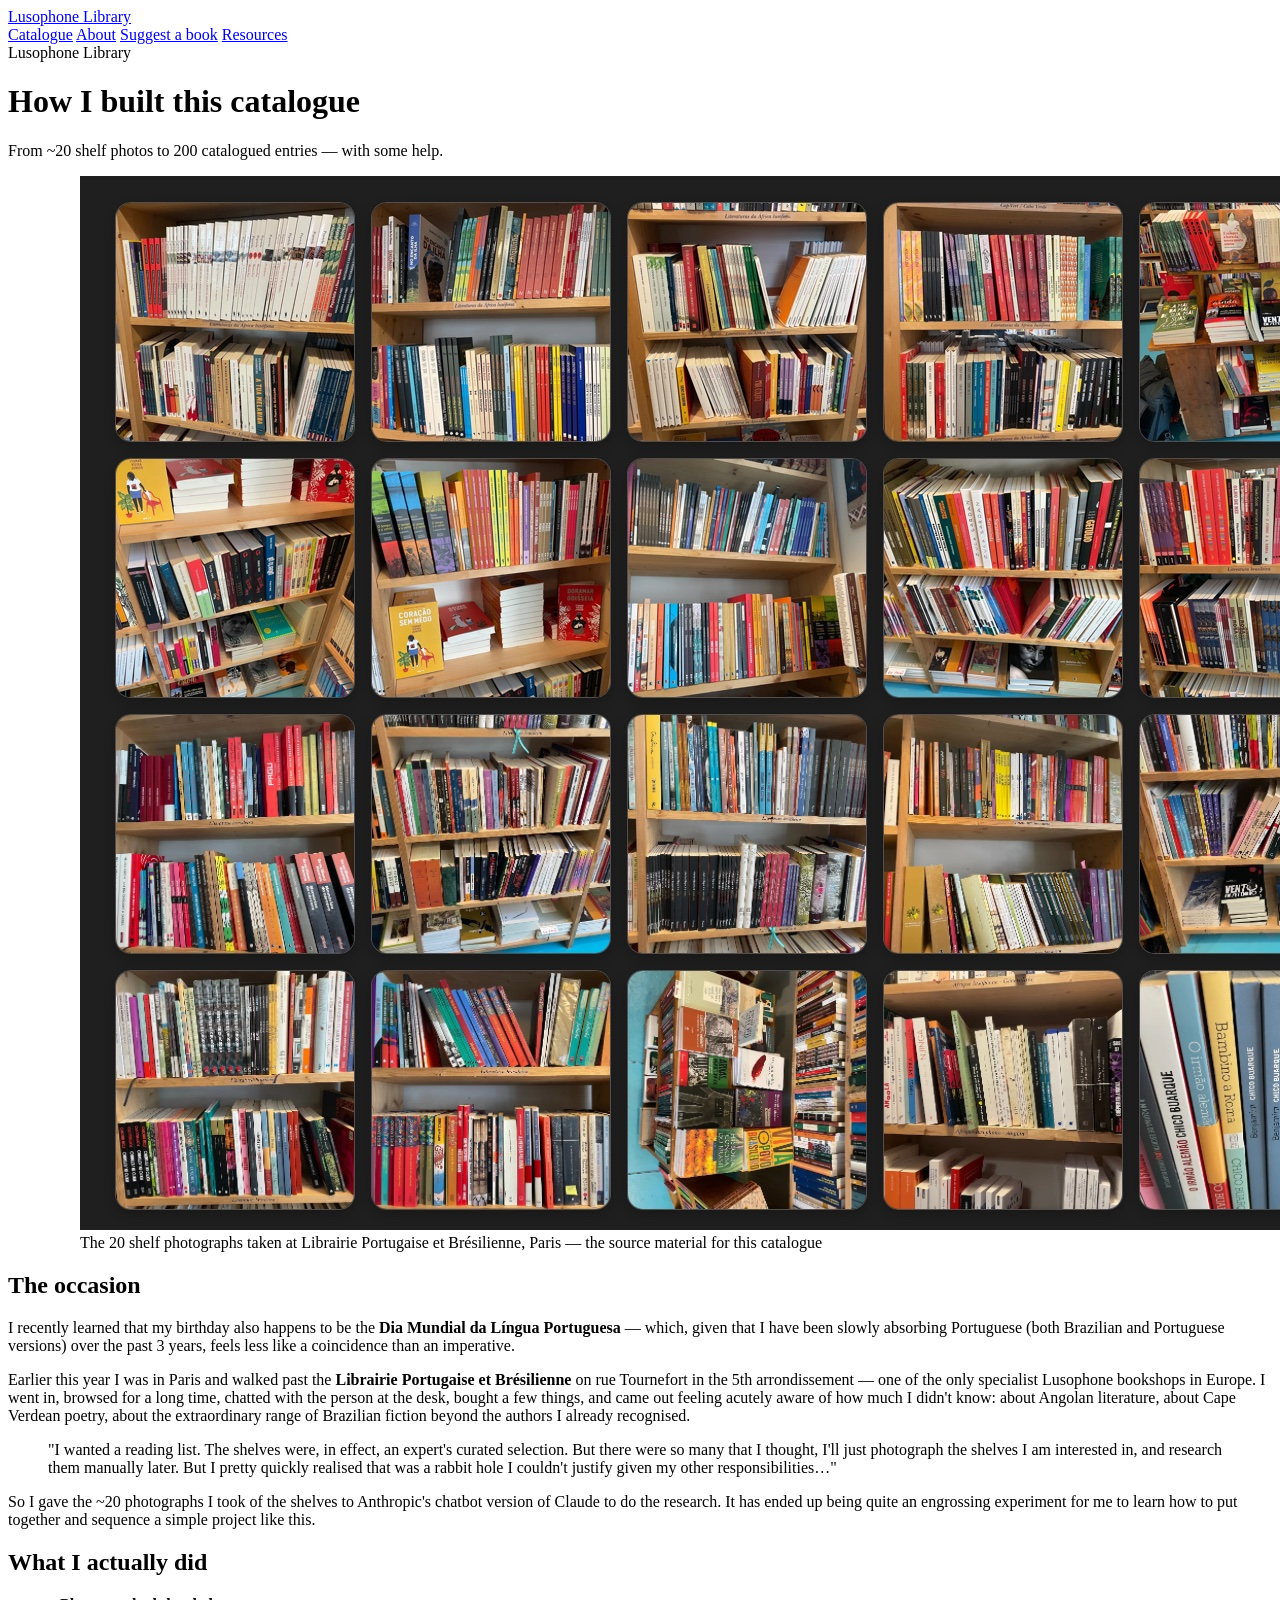
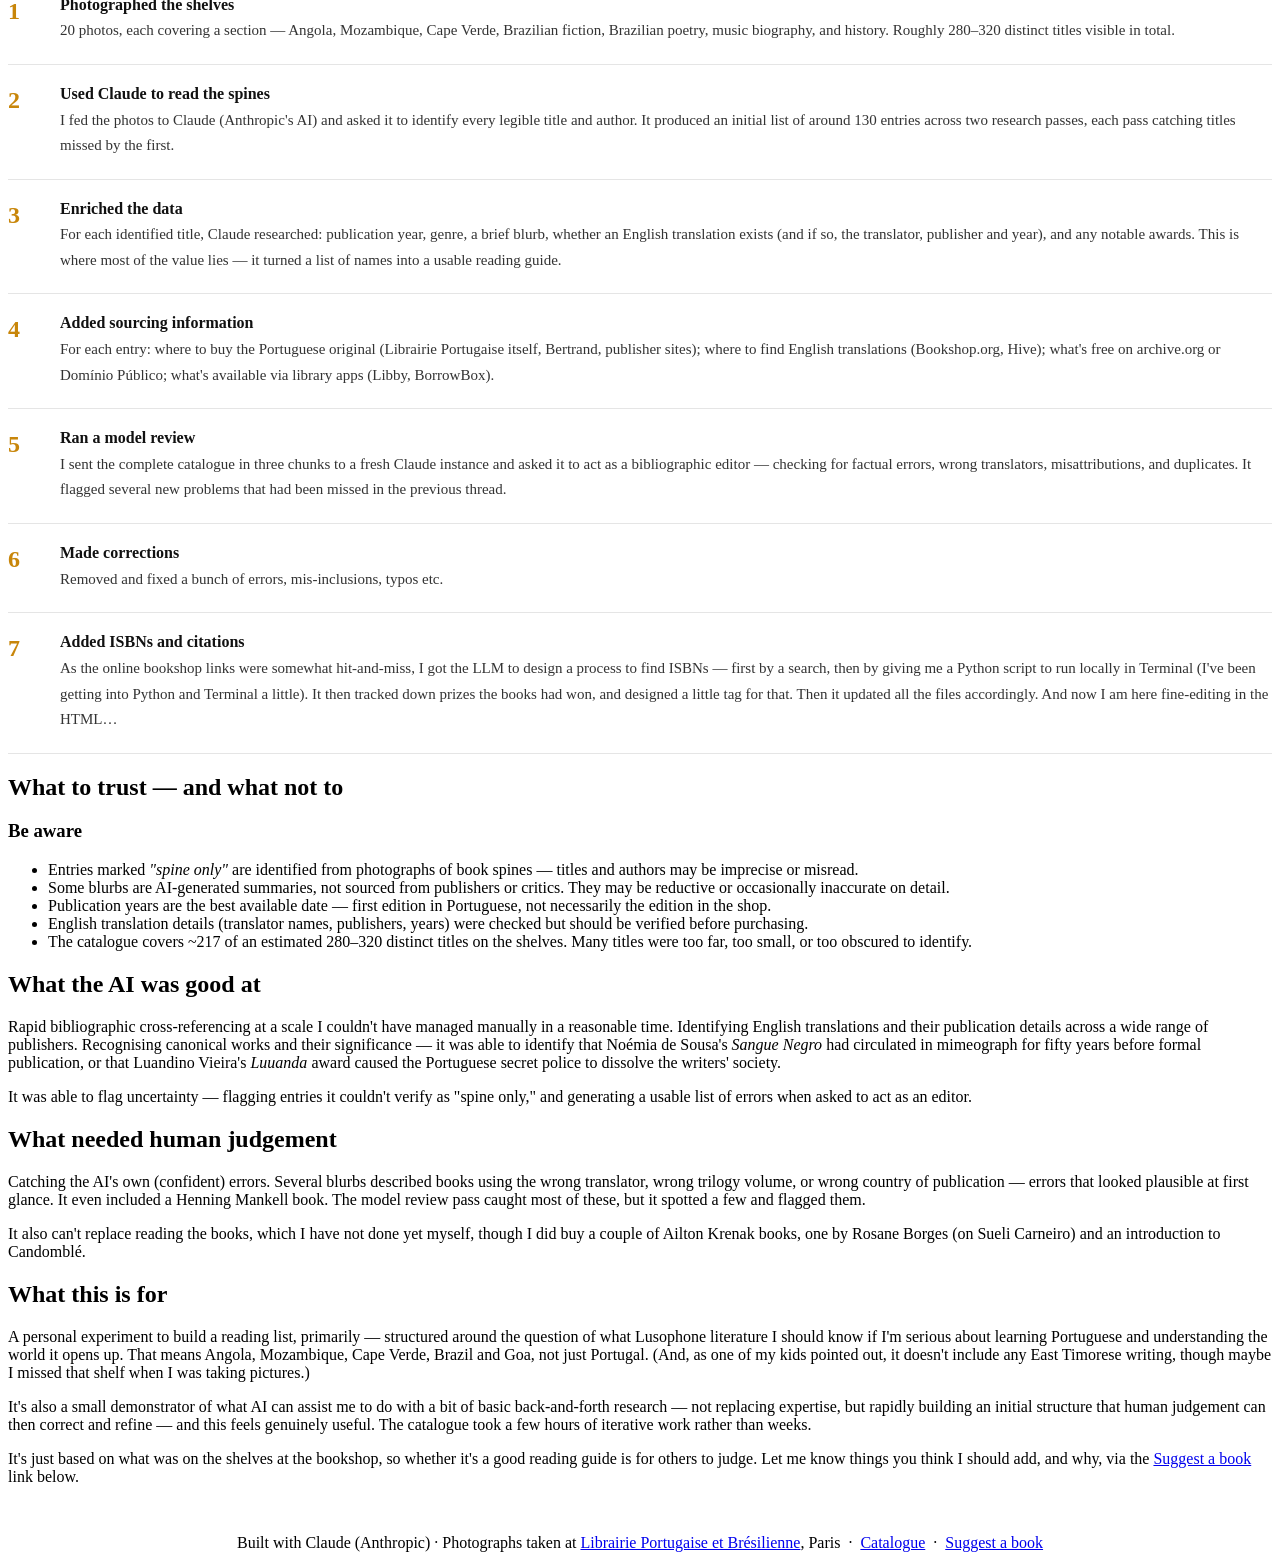
==== commit 59a1543c: "Typography redesign: white/black palette, clean 4-size type scale - shared.css: white bg (#fff), nea" ====
--- a/about.html
+++ b/about.html
@@ -13,15 +13,15 @@
 /* ── Methodology steps ───────────────────────────────────── */
 .method-step{display:flex;gap:1.25rem;align-items:flex-start;
   margin-bottom:1.25rem;padding-bottom:1.25rem;
-  border-bottom:1px solid #f0e8dc}
+  border-bottom:1px solid #e5e5e5}
 .method-step:last-of-type{border-bottom:none;margin-bottom:0;padding-bottom:0}
 .method-step .step-num{font-family:Georgia,serif;font-size:1.5rem;
   font-weight:700;color:#c8860a;flex-shrink:0;width:2rem;
   line-height:1.2;padding-top:1px}
 .method-step .step-body{flex:1}
 .method-step .step-body strong{display:block;font-size:1rem;
-  font-weight:700;color:#1a1208;margin-bottom:0.3rem}
-.method-step .step-body span{font-size:15px;color:#3a2c1a;
+  font-weight:700;color:#111;margin-bottom:0.3rem}
+.method-step .step-body span{font-size:15px;color:#333;
   line-height:1.7;display:block}
 </style>
 </head>
--- a/shared.css
+++ b/shared.css
@@ -1,7 +1,7 @@
 /* ── RESET + BASE ────────────────────────────────────────── */
 *,*::before,*::after{box-sizing:border-box;margin:0;padding:0}
 body{font-family:-apple-system,BlinkMacSystemFont,"Segoe UI",sans-serif;
-  background:#faf8f4;color:#1a1208;font-size:16px;line-height:1.75}
+  background:#fff;color:#111;font-size:16px;line-height:1.75}
 
 /* ── SITE HEADER ─────────────────────────────────────────── */
 .site-header{background:#fff;border-bottom:2px solid #c8860a;
@@ -9,41 +9,41 @@
   justify-content:space-between;height:52px;
   position:sticky;top:0;z-index:100}
 .wordmark{font-family:Georgia,serif;font-size:1.15rem;font-weight:700;
-  color:#1a1208;text-decoration:none;letter-spacing:-0.01em}
+  color:#111;text-decoration:none;letter-spacing:-0.01em}
 .wordmark:hover{color:#c8860a}
 .site-header nav{display:flex;gap:1.5rem;align-items:center}
-.site-header nav a{font-size:13px;color:#6a5c48;text-decoration:none}
+.site-header nav a{font-size:14px;color:#555;text-decoration:none}
 .site-header nav a:hover{color:#c8860a}
-.site-header nav a.active{color:#1a1208;font-weight:600}
+.site-header nav a.active{color:#111;font-weight:600}
 
 /* ── FOOTER ─────────────────────────────────────────────────── */
-footer{border-top:1px solid #e8dece;padding:1.25rem 2rem;
-  font-size:12px;color:#8a7a68}
-footer a{color:#8a7a68;text-decoration:none}
+footer{border-top:1px solid #e5e5e5;padding:1.25rem 2rem;
+  font-size:13px;color:#888}
+footer a{color:#888;text-decoration:none}
 footer a:hover{color:#c8860a}
 
 /* ── PAGE TITLE (about + suggest) ───────────────────────────── */
 .page-title{padding:1.75rem 2rem 0;max-width:700px;margin:0 auto}
-.page-title .eyebrow{font-size:11px;font-weight:700;letter-spacing:.1em;
+.page-title .eyebrow{font-size:12px;font-weight:700;letter-spacing:.1em;
   text-transform:uppercase;color:#c8860a;margin-bottom:0.4rem}
-.page-title h1{font-family:Georgia,serif;font-size:1.7rem;font-weight:700;
-  color:#1a1208;line-height:1.25;margin-bottom:0.4rem}
-.page-title .sub{font-size:14px;color:#6a5c48;margin-bottom:0}
+.page-title h1{font-family:Georgia,serif;font-size:1.75rem;font-weight:700;
+  color:#111;line-height:1.25;margin-bottom:0.4rem}
+.page-title .sub{font-size:15px;color:#555;margin-bottom:0}
 
 /* ── CONTENT BODY (about + suggest) ─────────────────────────── */
 .body{max-width:700px;margin:0 auto;padding:2.5rem 2rem 4rem}
-h2{font-family:Georgia,serif;font-size:1.3rem;font-weight:700;
-  color:#1a1208;margin:2rem 0 0.75rem;padding-top:1.5rem;
-  border-top:1px solid #e8dece}
+h2{font-family:Georgia,serif;font-size:1.2rem;font-weight:700;
+  color:#111;margin:2rem 0 0.75rem;padding-top:1.5rem;
+  border-top:1px solid #e5e5e5}
 h2:first-child,.body>h2:first-of-type{border-top:none;padding-top:0}
 h3{font-family:Georgia,serif;font-size:1rem;font-weight:700;
-  color:#3a2c1a;margin:1.25rem 0 0.5rem}
-p{margin-bottom:1rem;color:#2a1c0a}
+  color:#333;margin:1.25rem 0 0.5rem}
+p{margin-bottom:1rem;color:#111}
 p:last-child{margin-bottom:0}
-strong{font-weight:700;color:#1a1208}
+strong{font-weight:700;color:#111}
 em{font-style:italic}
 blockquote{border-left:3px solid #c8860a;padding:0.5rem 1rem;
-  margin:1.25rem 0;color:#5a4a38;font-style:italic;background:#fffdf8}
+  margin:1.25rem 0;color:#555;font-style:italic;background:#f9f9f9}
 ol,ul{margin:0.5rem 0 1rem 1.4rem}
 li{margin-bottom:0.35rem}
 a{color:#c8860a;text-decoration:none}
@@ -53,8 +53,8 @@
 .shelf-photo{width:100%;max-width:900px;margin:1.5rem auto;
   display:block;padding:0}
 .shelf-photo img{width:100%;display:block;border-radius:4px;
-  border:1px solid #e8dece}
-.shelf-photo figcaption{font-size:11px;color:#8a7a68;
+  border:1px solid #e5e5e5}
+.shelf-photo figcaption{font-size:12px;color:#888;
   padding:0.4rem 0 0;text-align:center;font-style:italic}
 
 /* ── MOBILE ───────────────────────────────────────────────── */
@@ -64,9 +64,8 @@
   .body{padding:2rem 1.25rem 3rem}
   .page-title{padding:1.25rem 1.25rem 0}
 }
-/* Prevent nav overflow on very narrow screens */
 @media(max-width:440px){
   .wordmark{font-size:1rem}
   .site-header nav{gap:0.6rem}
-  .site-header nav a{font-size:11.5px}
+  .site-header nav a{font-size:12px}
 }
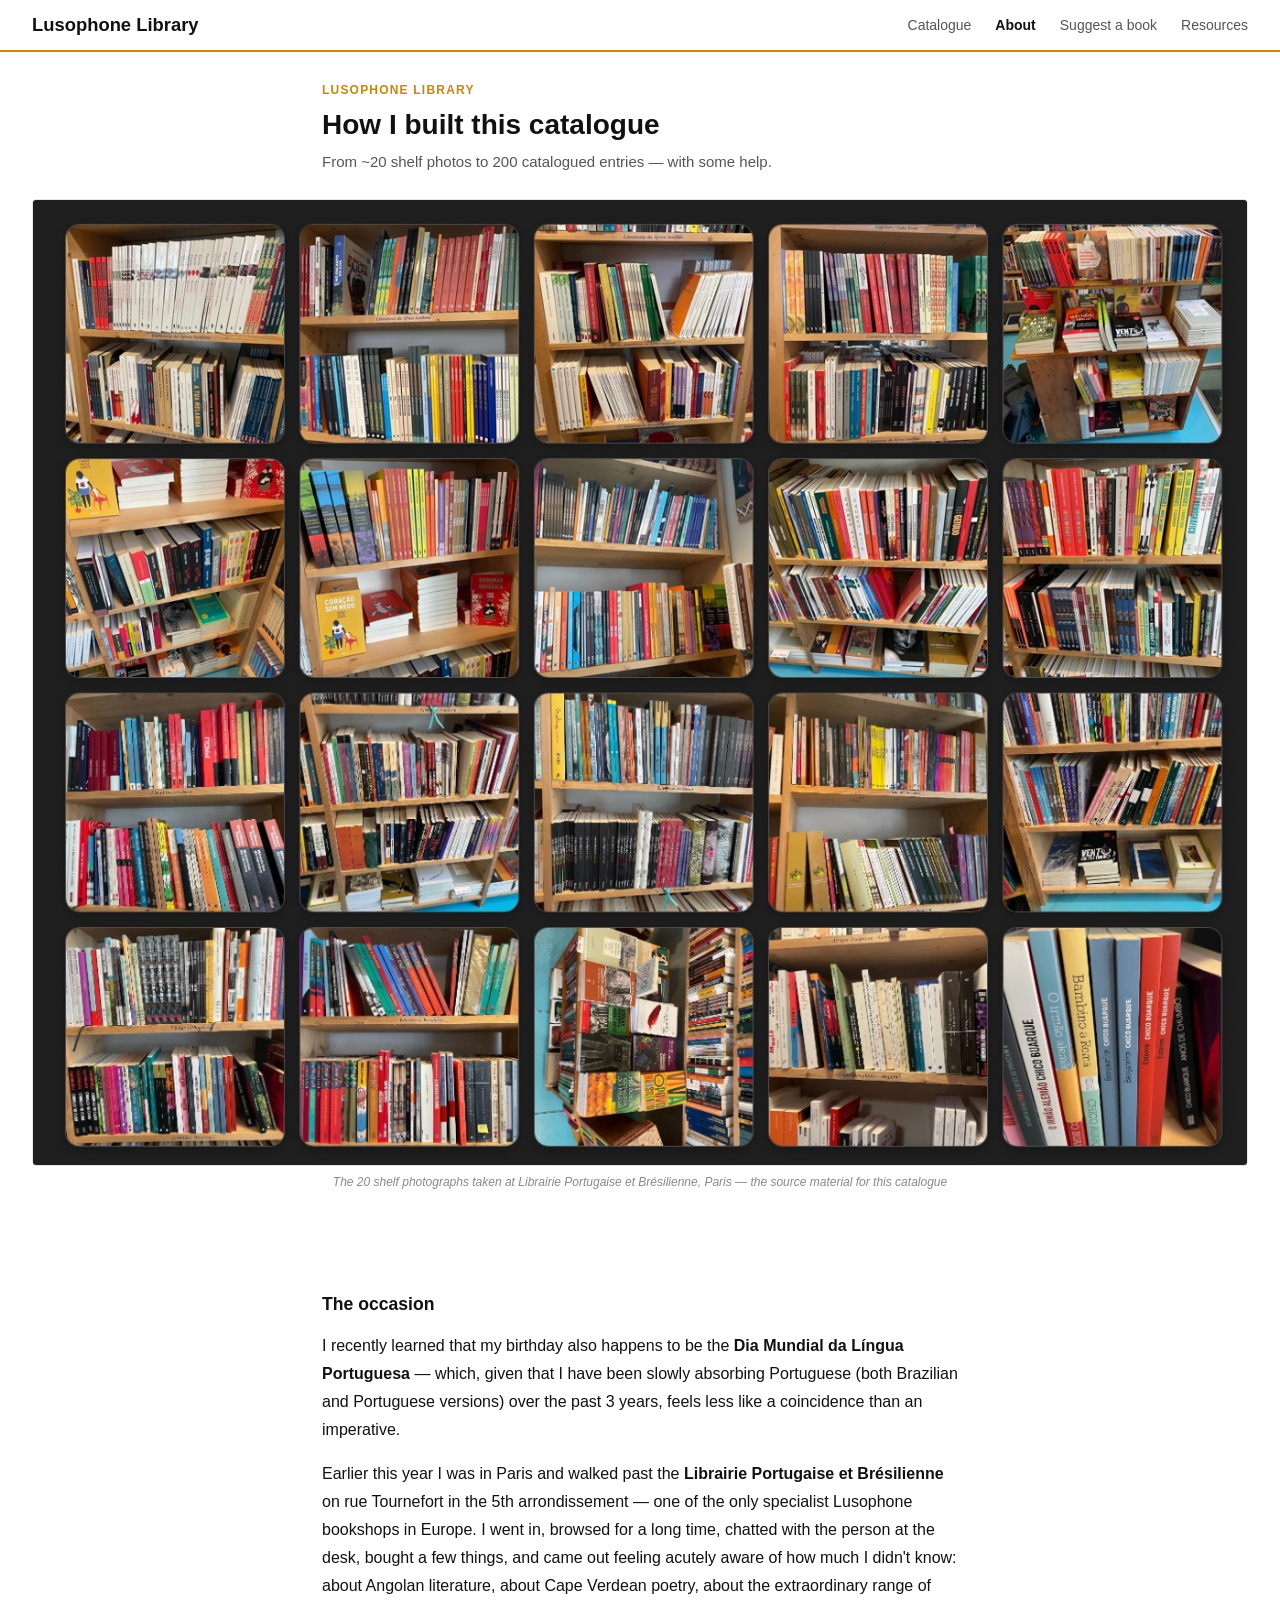
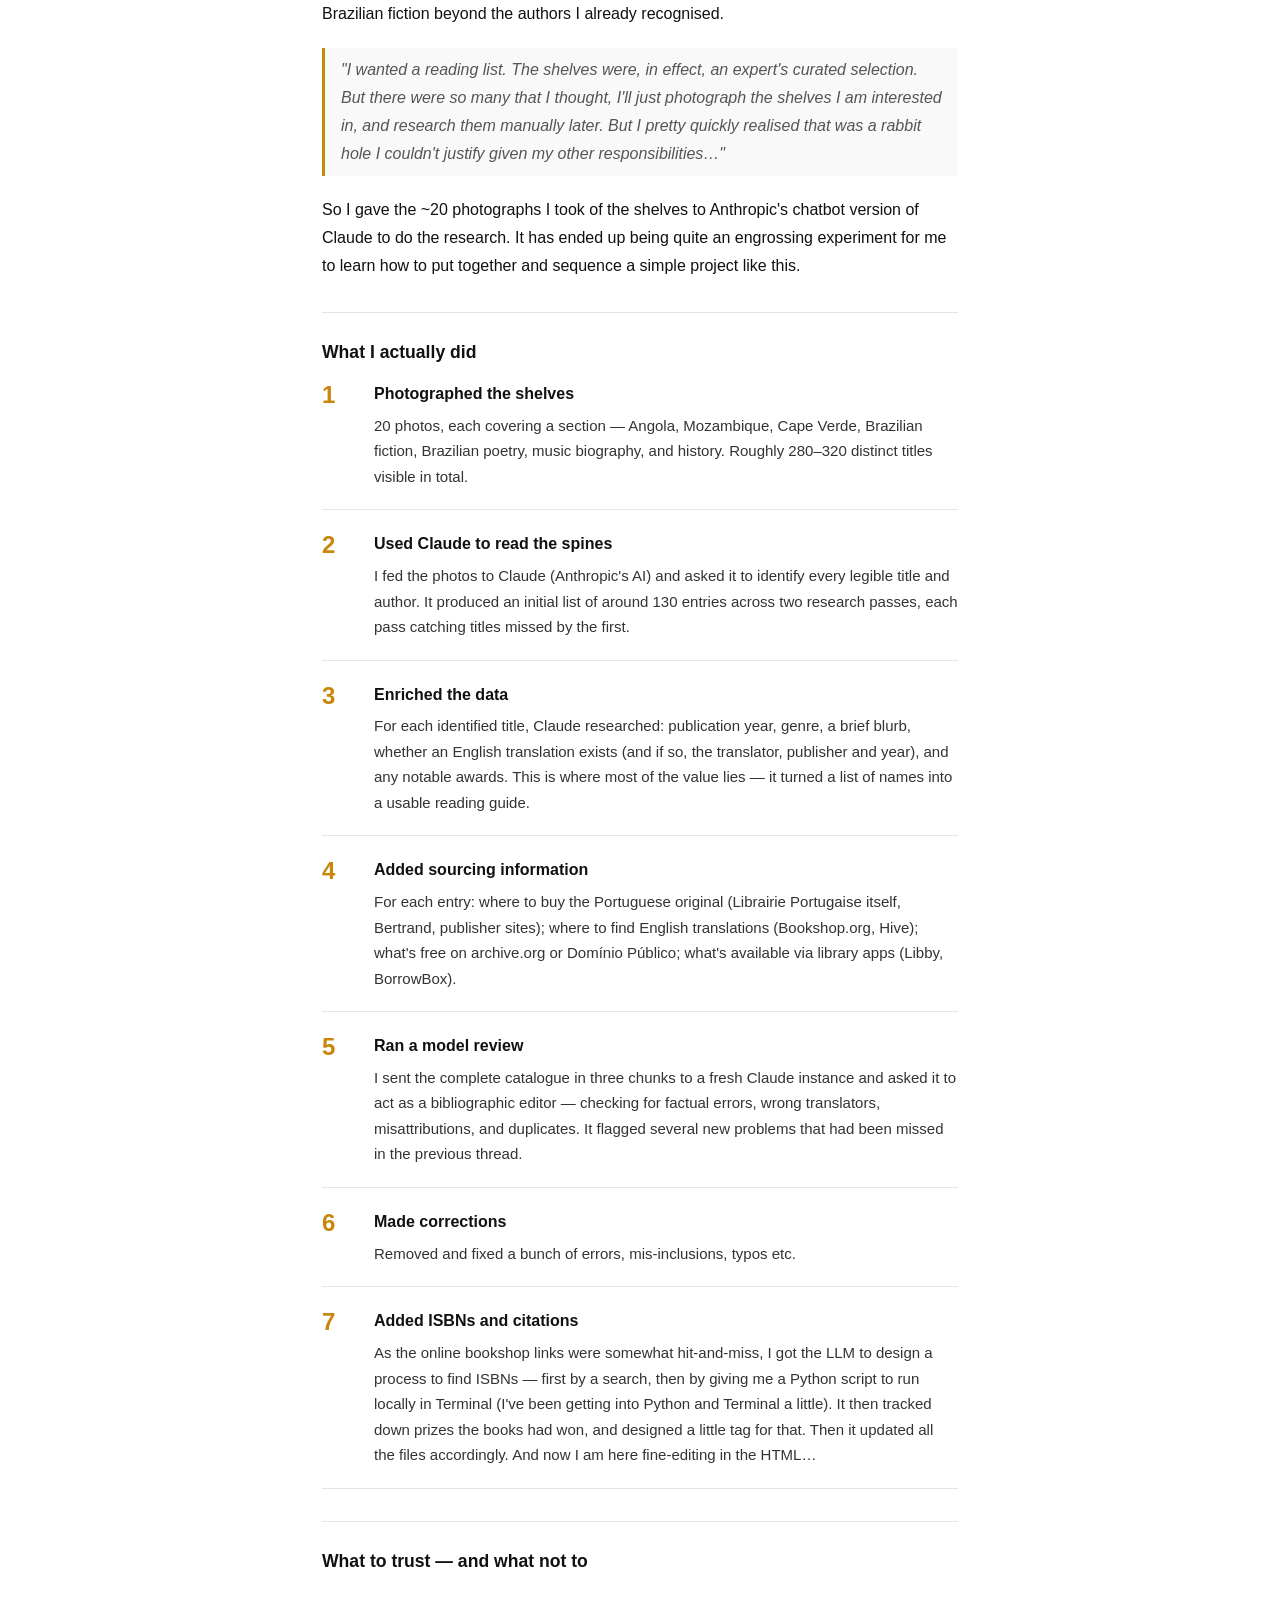
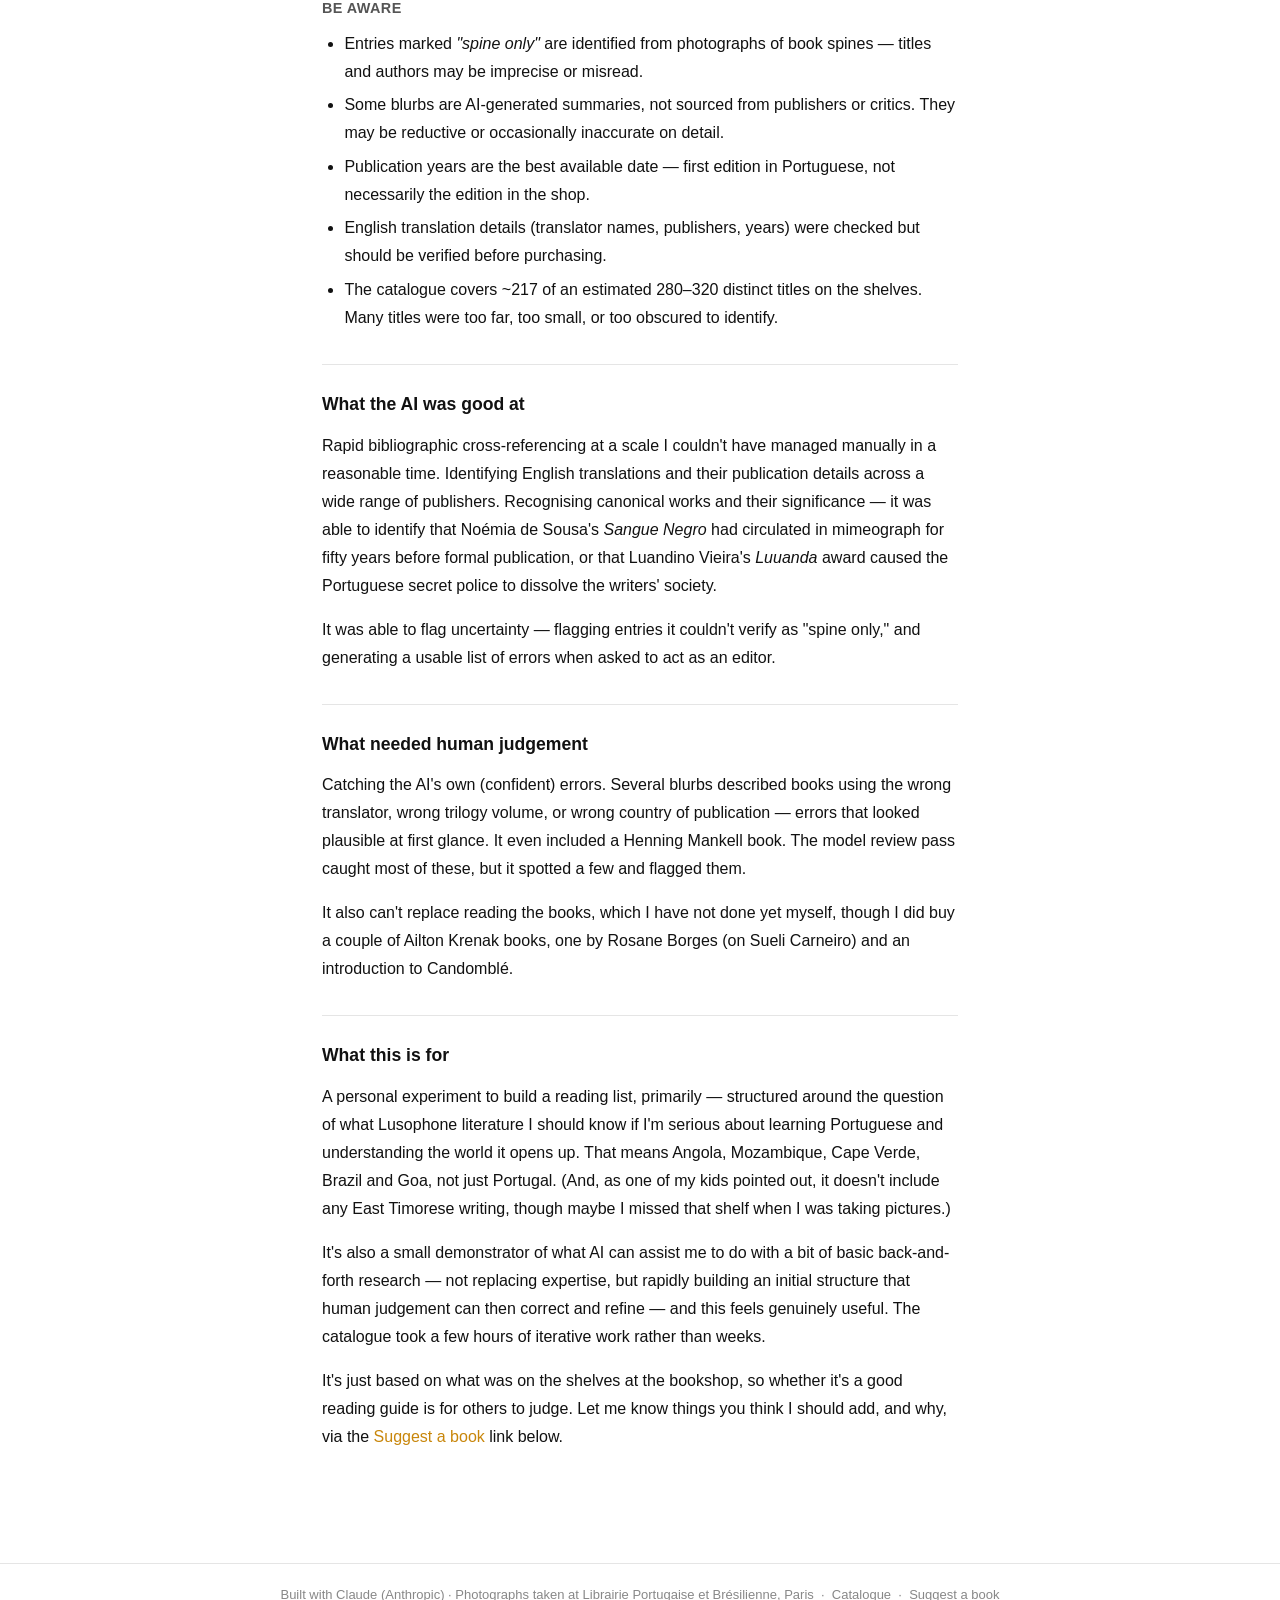
==== commit 938daf1f: "Typography: drop Georgia, switch all headings and wordmark to system sans-serif Co-Authored-By: Clau" ====
--- a/about.html
+++ b/about.html
@@ -3,19 +3,19 @@
 <head>
 <meta charset="UTF-8">
 <meta name="viewport" content="width=device-width, initial-scale=1.0">
-<meta http-equiv="Content-Security-Policy" content="default-src 'self'; script-src 'unsafe-inline'; style-src 'unsafe-inline'; img-src 'self' data:; connect-src 'self'; frame-ancestors 'none'">
+<meta http-equiv="Content-Security-Policy" content="default-src 'self'; script-src 'unsafe-inline'; style-src 'self' 'unsafe-inline'; img-src 'self' data:; connect-src 'self'; frame-ancestors 'none'">
 <title>How I built this — Lusophone Library</title>
 <link rel="stylesheet" href="shared.css">
 <style>
 footer{margin-top:3rem;text-align:center}
-.date-flag{font-weight:700;font-family:Georgia,serif}
+.date-flag{font-weight:700}
 
 /* ── Methodology steps ───────────────────────────────────── */
 .method-step{display:flex;gap:1.25rem;align-items:flex-start;
   margin-bottom:1.25rem;padding-bottom:1.25rem;
   border-bottom:1px solid #e5e5e5}
 .method-step:last-of-type{border-bottom:none;margin-bottom:0;padding-bottom:0}
-.method-step .step-num{font-family:Georgia,serif;font-size:1.5rem;
+.method-step .step-num{font-size:1.5rem;
   font-weight:700;color:#c8860a;flex-shrink:0;width:2rem;
   line-height:1.2;padding-top:1px}
 .method-step .step-body{flex:1}
--- a/shared.css
+++ b/shared.css
@@ -8,8 +8,8 @@
   padding:0 2rem;display:flex;align-items:center;
   justify-content:space-between;height:52px;
   position:sticky;top:0;z-index:100}
-.wordmark{font-family:Georgia,serif;font-size:1.15rem;font-weight:700;
-  color:#111;text-decoration:none;letter-spacing:-0.01em}
+.wordmark{font-size:1.15rem;font-weight:700;
+  color:#111;text-decoration:none;letter-spacing:0}
 .wordmark:hover{color:#c8860a}
 .site-header nav{display:flex;gap:1.5rem;align-items:center}
 .site-header nav a{font-size:14px;color:#555;text-decoration:none}
@@ -26,18 +26,18 @@
 .page-title{padding:1.75rem 2rem 0;max-width:700px;margin:0 auto}
 .page-title .eyebrow{font-size:12px;font-weight:700;letter-spacing:.1em;
   text-transform:uppercase;color:#c8860a;margin-bottom:0.4rem}
-.page-title h1{font-family:Georgia,serif;font-size:1.75rem;font-weight:700;
+.page-title h1{font-size:1.75rem;font-weight:700;
   color:#111;line-height:1.25;margin-bottom:0.4rem}
 .page-title .sub{font-size:15px;color:#555;margin-bottom:0}
 
 /* ── CONTENT BODY (about + suggest) ─────────────────────────── */
 .body{max-width:700px;margin:0 auto;padding:2.5rem 2rem 4rem}
-h2{font-family:Georgia,serif;font-size:1.2rem;font-weight:700;
+h2{font-size:1.1rem;font-weight:700;
   color:#111;margin:2rem 0 0.75rem;padding-top:1.5rem;
   border-top:1px solid #e5e5e5}
 h2:first-child,.body>h2:first-of-type{border-top:none;padding-top:0}
-h3{font-family:Georgia,serif;font-size:1rem;font-weight:700;
-  color:#333;margin:1.25rem 0 0.5rem}
+h3{font-size:0.9rem;font-weight:700;letter-spacing:.03em;text-transform:uppercase;
+  color:#555;margin:1.25rem 0 0.5rem}
 p{margin-bottom:1rem;color:#111}
 p:last-child{margin-bottom:0}
 strong{font-weight:700;color:#111}
